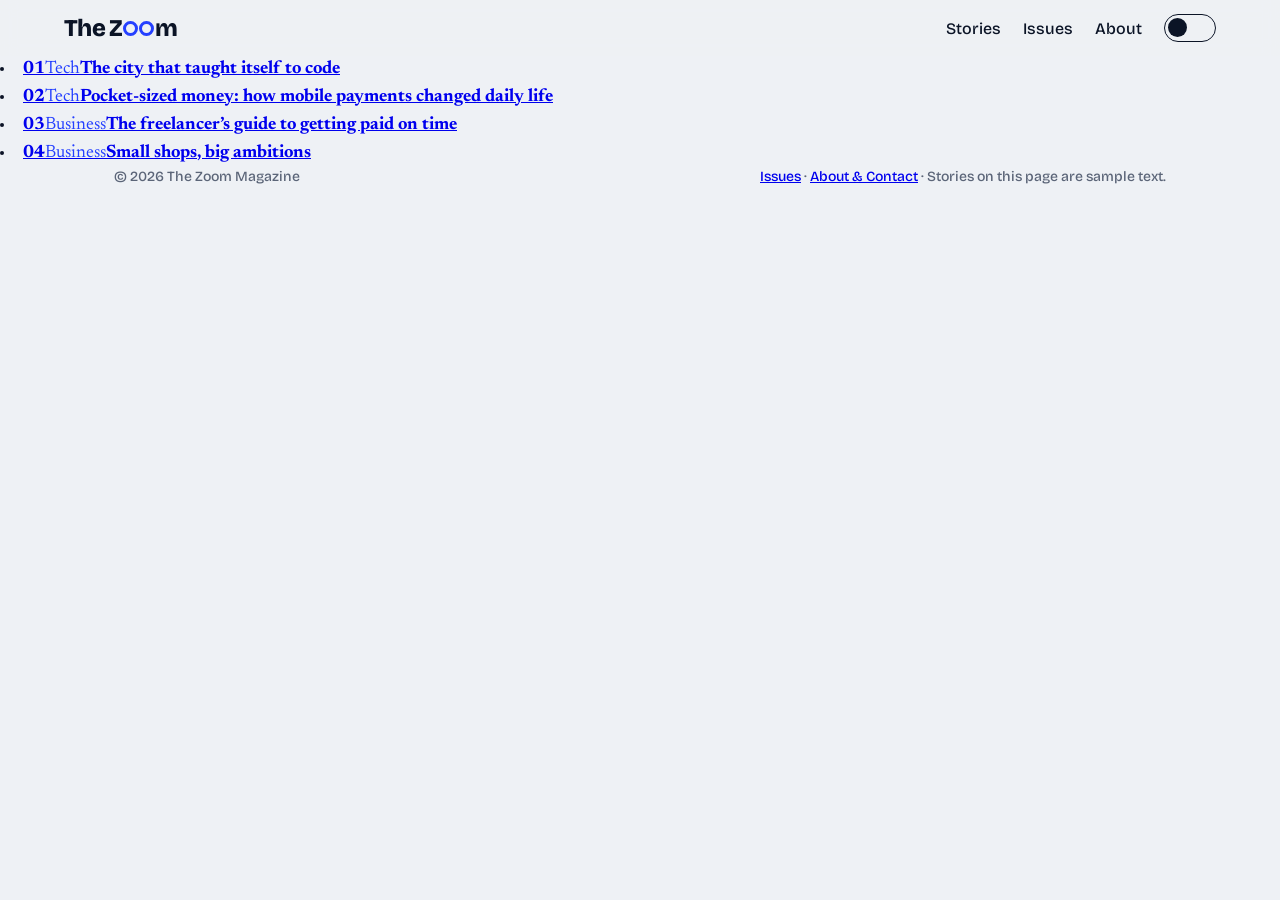
==== index.html @ d0752fb5 "Add files via upload" ====
<!DOCTYPE html>
<html lang="en">
<head>
<meta charset="utf-8">
<meta name="viewport" content="width=device-width, initial-scale=1">
<title>The Zoom Magazine</title>
<meta name="description" content="Close-ups on tech, business, culture and sport.">
<meta name="theme-color" content="#2540ff">
<script src="theme.js"></script>
<link rel="preconnect" href="https://fonts.googleapis.com">
<link rel="preconnect" href="https://fonts.gstatic.com" crossorigin>
<link href="https://fonts.googleapis.com/css2?family=Bricolage+Grotesque:opsz,wght@12..96,400..800&family=Newsreader:opsz,wght@6..72,400..600&display=swap" rel="stylesheet">
<link rel="stylesheet" href="style.css">
</head>
<body>
<div id="bar"></div>
<header id="head">
  <a class="logo" href="#top" aria-label="The Zoom Magazine, back to top">The Z<span class="o"></span><span class="o"></span>m</a>
  <nav><a href="#stories">Stories</a><a href="issues.html">Issues</a><a href="about.html">About</a><button class="theme" id="theme" role="switch" aria-checked="false" aria-label="Dark mode"></button></nav>
</header>

<main id="top">
  <section class="hero" id="hero" aria-label="The Zoom Magazine">
    <div class="wide">
      <h1 class="mast">The<br>Zoom</h1>
      <p class="tag">Close-ups on tech, business, culture and sport.</p>
    </div>
    <div class="lens" aria-hidden="true">
      <div class="inner">
        <div class="mast">The<br>Zoom</div>
        <p class="tag">Close-ups on tech, business, culture and sport.</p>
      </div>
    </div>
    <div class="ring" aria-hidden="true"></div>
    <p class="hint" id="hint">Move your pointer over the headline to zoom in</p>
  </section>

  <section class="wrap" id="stories">
    <h2>Latest stories</h2>
    <div class="tools">
    <div class="chips" role="group" aria-label="Filter stories by topic">
      <button class="chip" data-f="All" aria-pressed="true">All</button>
      <button class="chip" data-f="Tech" aria-pressed="false">Tech</button>
      <button class="chip" data-f="Business" aria-pressed="false">Business</button>
      <button class="chip" data-f="Culture" aria-pressed="false">Culture</button>
      <button class="chip" data-f="Sport" aria-pressed="false">Sport</button>
    </div>
    <input class="search" id="q" type="search" placeholder="Search stories (press /)" aria-label="Search stories" autocomplete="off">
    </div>
    <p class="count" id="count" aria-live="polite"></p>
    <div class="grid" id="grid"><noscript>Turn on JavaScript to read the stories.</noscript></div>
  </section>

  <section class="wrap" id="popular">
    <h2>Most read</h2>
    <ol class="top" id="top"></ol>
  </section>

  <section class="wrap teaser">
    <a class="cover" href="issues.html" aria-label="Open the latest issue"><img src="images/issue-07.jpg" alt="Cover of Issue 07: The Close-Up Issue" loading="lazy" onerror="this.remove()"></a>
    <div><span class="badge">Latest issue</span><h2>Issue 07: The Close-Up Issue</h2><p>Read it online, buy a digital copy, or order the print edition.</p><a class="btn primary" href="issues.html">See all issues</a></div>
  </section>

  <section class="join" id="newsletter">
    <div class="wrap">
      <h2>Get the close-ups in your inbox</h2>
      <p>One short email each week with the stories worth a second look.</p>
      <form id="form" novalidate>
        <input id="email" type="email" placeholder="you@example.com" aria-label="Email address" autocomplete="email">
        <button type="submit">Subscribe</button>
      </form>
      <p id="note" role="status"></p>
    </div>
  </section>
</main>

<footer class="wrap">
  <span>&copy; <span id="year">2026</span> The Zoom Magazine</span>
  <span><a href="issues.html">Issues</a> &middot; <a href="about.html">About &amp; Contact</a> &middot; Stories on this page are sample text.</span>
</footer>

<script src="config.js"></script>
<script src="stories.js"></script>
<script src="script.js"></script>
</body>
</html>
---- style.css ----
:root{color-scheme:light;--paper:#eef1f5;--ink:#0b1426;--blue:#2540ff;--sun:#ffd23f;--mute:#5b6578;--line:#d5dbe5;--head-bg:#eef1f5e8;--lens-bg:#2540ff;--lens-ink:#ffd23f;--band:#2540ff;--field:#fff;
--head:"Bricolage Grotesque","Arial Black",system-ui,sans-serif;--body:"Newsreader",Georgia,serif}
[data-theme=dark]{color-scheme:dark;--paper:#0b1220;--ink:#e8edf7;--blue:#8a9bff;--mute:#9aa6bd;--line:#26314a;--head-bg:#0b1220e8;--lens-bg:#ffd23f;--lens-ink:#0b1220;--band:#1b2870;--field:#141d33}
*{box-sizing:border-box}
html{scroll-behavior:smooth}
body{margin:0;background:var(--paper);color:var(--ink);font:400 18px/1.55 var(--body)}
:focus-visible{outline:3px solid var(--blue);outline-offset:3px}
.wrap{max-width:1180px;margin:0 auto;padding:0 5vw}
h1,h2,h3{margin:0}
h2{font:800 clamp(28px,4vw,44px)/1.05 var(--head);letter-spacing:-.02em}
#bar{position:fixed;top:0;left:0;width:100%;height:3px;background:var(--blue);transform:scaleX(0);transform-origin:left;z-index:30}
header{position:sticky;top:0;z-index:20;display:flex;justify-content:space-between;align-items:center;padding:14px 5vw;background:var(--head-bg);backdrop-filter:blur(8px);transition:transform .3s}
header.hide{transform:translateY(-100%)}
.logo{font:800 24px var(--head);letter-spacing:-.03em;color:var(--ink);text-decoration:none}
.o{display:inline-block;width:.62em;height:.62em;border:.13em solid var(--blue);border-radius:50%;margin:0 .03em}
nav{display:flex;gap:22px;align-items:center}
nav a[aria-current]{color:var(--blue)}
.theme{position:relative;width:52px;height:28px;padding:0;border:1.5px solid var(--ink);border-radius:999px;background:transparent;cursor:pointer}
.theme::after{content:"";position:absolute;top:3px;left:3px;width:19px;height:19px;border-radius:50%;background:var(--ink);transition:transform .25s,background .25s}
.theme[aria-checked=true]::after{transform:translateX(24px);background:var(--sun)}
nav a{font:500 16px var(--head);color:var(--ink);text-decoration:none}
nav a:hover{color:var(--blue)}
section{scroll-margin-top:60px}

.hero{position:relative;height:min(84vh,700px);overflow:hidden;cursor:crosshair;touch-action:pan-y;--x:70%;--y:50%;--r:0px}
.wide,.lens .inner{position:absolute;inset:0;display:flex;flex-direction:column;justify-content:center;padding:0 5vw}
.mast{font:800 clamp(80px,19vw,260px)/.82 var(--head);letter-spacing:-.045em}
.tag{font:500 clamp(18px,2.4vw,28px)/1.25 var(--head);margin:22px 0 0;max-width:22ch}
.lens{position:absolute;inset:0;background:var(--lens-bg);color:var(--lens-ink);clip-path:circle(var(--r) at var(--x) var(--y));pointer-events:none}
.lens .inner{transform:scale(1.7);transform-origin:var(--x) var(--y)}
.ring{position:absolute;left:var(--x);top:var(--y);width:calc(var(--r)*2);height:calc(var(--r)*2);transform:translate(-50%,-50%);border:3px solid var(--sun);border-radius:50%;box-shadow:0 0 0 2px var(--blue);pointer-events:none}
.hint{position:absolute;left:5vw;bottom:22px;margin:0;font:500 14px var(--head);color:var(--mute);transition:opacity .4s}
.hint.gone{opacity:0}

#stories{padding-top:56px}
.tools{display:flex;flex-wrap:wrap;gap:14px;justify-content:space-between;align-items:center;margin:22px 0 10px}
.chips{display:flex;flex-wrap:wrap;gap:10px}
.search{flex:0 1 280px;font:500 16px var(--head);padding:10px 18px;border:1.5px solid var(--ink);background:transparent}
.search::placeholder{color:var(--mute)}
.count{margin:0 0 22px;font:500 14px var(--head);color:var(--mute)}
.empty{grid-column:1/-1;color:var(--mute)}
.chip{font:600 15px var(--head);padding:8px 18px;border-radius:999px;border:1.5px solid var(--ink);background:transparent;color:var(--ink);cursor:pointer;transition:background .2s,color .2s}
.chip:hover{background:var(--line)}
.chip[aria-pressed=true]{background:var(--ink);color:var(--paper)}
.grid{display:grid;grid-template-columns:repeat(auto-fill,minmax(270px,1fr));gap:34px 24px;transition:opacity .18s,transform .18s}
.grid.swap{opacity:0;transform:translateY(8px)}
.feat{grid-column:span 2}
.card{position:relative}
.card:focus-within{outline:3px solid var(--blue);outline-offset:6px;border-radius:6px}
.art{position:relative;overflow:hidden;border-radius:6px;aspect-ratio:4/3;background:var(--b)}
.feat .art{aspect-ratio:16/9}
.art i{display:block;width:100%;height:100%;transition:transform .6s cubic-bezier(.2,.7,.2,1);
background:radial-gradient(circle at 72% 62%,transparent 0 20%,#ffffff66 20% 22%,transparent 23%),radial-gradient(circle at 28% 32%,var(--c) 0 14%,transparent 15%),linear-gradient(135deg,var(--a),var(--b))}
.art img{position:absolute;inset:0;width:100%;height:100%;object-fit:cover;transition:transform .6s cubic-bezier(.2,.7,.2,1)}
.card:hover .art i,.card:focus-within .art i,.card:hover .art img,.card:focus-within .art img{transform:scale(1.15)}
.meta{display:flex;gap:12px;font:600 13px var(--head);color:var(--mute);margin:14px 0 6px}
.cat{color:var(--blue)}
h3{font:700 clamp(20px,2.2vw,26px)/1.12 var(--head);letter-spacing:-.01em;margin-bottom:8px}
.feat h3{font-size:clamp(26px,3.2vw,38px)}
h3 a{color:inherit;text-decoration:none}
h3 a::after{content:"";position:absolute;inset:0}
.card p{margin:0;color:var(--mute);font-size:17px}

.join{background:var(--band);color:#fff;padding:64px 0;margin-top:90px}
.join h2{color:var(--sun)}
.join p{margin:12px 0 0;max-width:44ch}
.join :focus-visible{outline-color:var(--sun)}
form{display:flex;flex-wrap:wrap;gap:10px;margin-top:22px;max-width:560px}
input{flex:1 1 240px;font:500 17px var(--head);padding:14px 20px;border:0;border-radius:999px;background:var(--field);color:var(--ink)}
.join input{background:#fff;color:#0b1426}
form button{font:700 17px var(--head);padding:14px 28px;border:0;border-radius:999px;background:var(--sun);color:#0b1426;cursor:pointer}
form button:hover{background:#fff}
#note{min-height:1.6em;font:500 16px var(--head)}
footer{display:flex;flex-wrap:wrap;justify-content:space-between;gap:8px;padding-top:28px;padding-bottom:36px;font:500 14px var(--head);color:var(--mute)}

dialog{width:min(720px,92vw);max-height:88vh;padding:0;border:0;border-radius:12px;background:var(--paper);color:var(--ink);overflow:auto}
dialog::backdrop{background:#0b1426cc;backdrop-filter:blur(3px)}
dialog[open]{animation:pop .28s cubic-bezier(.2,.8,.2,1)}
@keyframes pop{from{opacity:0;transform:scale(.94)}}
.xbar{position:sticky;top:0;height:0;display:flex;justify-content:flex-end;z-index:2}
.x{margin:12px;font:700 14px var(--head);padding:8px 16px;border:0;border-radius:999px;background:var(--paper);color:var(--ink);cursor:pointer}
.rd-art{aspect-ratio:21/9;border-radius:0}
.rd-body{padding:6px 5vw 36px;max-width:620px;margin:0 auto}
.rd-body h2{margin-bottom:16px}
.rd-body p{margin:0 0 1em}

.page{max-width:820px;padding-top:48px;padding-bottom:40px}
.page h1{font:800 clamp(44px,9vw,96px)/.9 var(--head);letter-spacing:-.04em;margin-bottom:26px}
.lead{font:500 clamp(20px,2.6vw,28px)/1.3 var(--head);margin:0 0 20px}
.topics{display:grid;grid-template-columns:repeat(auto-fit,minmax(170px,1fr));gap:18px;margin:30px 0;padding:0;list-style:none}
.topics li{border-top:3px solid var(--blue);padding-top:10px;color:var(--mute);font-size:16px}
.topics strong{display:block;font:700 19px var(--head);color:var(--ink)}
.contact{margin-top:60px}
.cform{display:block;max-width:none}
.field{display:grid;gap:6px;margin-bottom:16px}
label{font:600 15px var(--head)}
.field input,.field select,.field textarea{width:100%;font:500 17px var(--head);padding:12px 16px;border:1.5px solid var(--line);border-radius:10px;background:var(--field);color:var(--ink)}
.field textarea{min-height:140px;resize:vertical}
.cform button{background:var(--ink);color:var(--paper)}
.cform button:hover{background:var(--blue);color:#fff}
[hidden]{display:none!important}
.btn{display:inline-block;font:700 16px var(--head);padding:12px 24px;border:1.5px solid var(--ink);border-radius:999px;background:transparent;color:var(--ink);text-decoration:none;cursor:pointer;transition:background .2s,color .2s}
.btn:hover{background:var(--line)}
.btn.primary{background:var(--ink);color:var(--paper)}
.btn.primary:hover{background:var(--blue);border-color:var(--blue);color:#fff}
.badge{display:inline-block;font:700 13px var(--head);background:var(--sun);color:#0b1426;padding:4px 12px;border-radius:999px}
.cover{position:relative;display:block;overflow:hidden;border-radius:6px;aspect-ratio:3/4;background:var(--line);box-shadow:0 18px 40px -22px #000a}
.cover img{display:block;width:100%;height:100%;object-fit:cover;transition:transform .6s cubic-bezier(.2,.7,.2,1)}
.cover:hover img{transform:scale(1.06)}
.imeta{margin:0;font:600 14px var(--head);color:var(--mute)}
.latest{display:grid;grid-template-columns:minmax(220px,360px) 1fr;gap:clamp(24px,5vw,64px);align-items:center;padding-top:48px}
.latest h1{font:800 clamp(38px,6vw,72px)/.95 var(--head);letter-spacing:-.035em;margin:14px 0}
.latest p{margin:0 0 12px}
.opts{list-style:none;padding:0;margin:24px 0 0;max-width:520px}
.opt{display:flex;align-items:center;justify-content:space-between;gap:12px;flex-wrap:wrap;padding:14px 0;border-top:1px solid var(--line)}
.opt b{display:block;font:700 18px var(--head)}
.opt span{font:500 15px var(--head);color:var(--mute)}
.next{margin-top:18px;font:500 15px var(--head);color:var(--mute)}
#archive{padding-top:72px}
.shelf{display:grid;grid-template-columns:repeat(auto-fill,minmax(210px,1fr));gap:36px 24px;margin-top:26px}
.issue h3{font:700 20px var(--head);margin:14px 0 2px}
.issue .imeta{margin-bottom:12px}
.mini{display:flex;flex-wrap:wrap;gap:8px}
.mini .btn{padding:7px 14px;font-size:14px}
.teaser{display:grid;grid-template-columns:150px 1fr;gap:28px;align-items:center;margin-top:80px}
.teaser h2{margin:10px 0}
.teaser p{margin:0 0 16px;color:var(--mute)}
.cform button{margin-right:8px}
.cform .alt{background:transparent;color:var(--ink);border:1.5px solid var(--ink)}
#order{width:min(520px,94vw)}
#order form{margin:0;padding:28px}
#order h2{font-size:30px;margin-bottom:6px}
#order .imeta{margin-bottom:20px}
#viewer{width:min(960px,96vw);height:90vh;overflow:hidden}
.vbar{display:flex;justify-content:space-between;align-items:center;gap:10px;padding:10px 14px;font:700 16px var(--head)}
.vbar span:last-child{display:flex;gap:8px}
.vbar .btn{padding:6px 14px;font-size:14px}
#viewer iframe{display:block;width:100%;height:calc(100% - 56px);border:0;background:#fff}
@media (max-width:700px){.latest{grid-template-columns:1fr}.latest .cover{max-width:300px}.teaser{grid-template-columns:100px 1fr}}
.top{list-style:none;margin:22px 0 0;padding:0;display:grid;grid-template-columns:repeat(auto-fit,minmax(220px,1fr));gap:22px}
.top a{display:block;color:inherit;text-decoration:none;border-top:3px solid var(--ink);padding-top:12px}
.top b{display:block;font:800 44px/1 var(--head);letter-spacing:-.03em;color:var(--blue)}
.top .cat{font:600 13px var(--head)}
.top strong{display:block;margin-top:4px;font:700 19px/1.2 var(--head)}
.top a:hover strong{color:var(--blue)}
#popular{padding-top:72px}
.article{max-width:760px;padding-top:36px}
.back{font:600 15px var(--head);color:var(--mute);text-decoration:none}
.back:hover{color:var(--blue)}
.article h1{font:800 clamp(34px,6vw,60px)/1 var(--head);letter-spacing:-.03em;margin:6px 0 14px}
.dek{font:500 clamp(19px,2.4vw,24px)/1.35 var(--head);color:var(--mute);margin:0 0 14px}
.byline{margin:0 0 26px;font:600 14px var(--head);color:var(--mute)}
.art.wideimg{aspect-ratio:16/9;margin-bottom:34px}
.prose{font-size:20px;line-height:1.7}
.prose p{margin:0 0 1.2em}
.prose h2{font:800 28px/1.15 var(--head);letter-spacing:-.01em;margin:1.6em 0 .6em}
.prose blockquote{margin:1.6em 0;padding-left:20px;border-left:4px solid var(--blue);font:600 24px/1.3 var(--head)}
.prose a{color:var(--blue)}
.share{display:flex;flex-wrap:wrap;align-items:center;gap:10px;margin:36px 0 8px;padding:20px 0;border-top:1px solid var(--line);border-bottom:1px solid var(--line)}
.share span{margin-right:6px;font:700 15px var(--head)}
.share .btn{padding:8px 18px;font-size:15px}
.more{padding-top:48px}
.more .grid{margin-top:22px}
.pop{position:fixed;right:20px;bottom:20px;z-index:40;width:min(380px,calc(100vw - 32px));padding:22px;background:var(--paper);color:var(--ink);border:1.5px solid var(--ink);border-radius:14px;box-shadow:0 22px 50px -20px #000a;opacity:0;transform:translateY(30px);transition:transform .35s cubic-bezier(.2,.8,.2,1),opacity .35s}
.pop.show{opacity:1;transform:none}
.pop h2{font:800 22px/1.1 var(--head);margin:0 30px 8px 0}
.pop p{margin:0 0 12px;font-size:16px;color:var(--mute)}
.pop form{margin:0;gap:8px;max-width:none}
.pop input{flex:1 1 150px;padding:11px 16px;border:1.5px solid var(--line)}
.pop form button{padding:11px 20px;font-size:16px}
.pop #pnote{min-height:0;margin:10px 0 0;font:500 14px var(--head)}
.pclose{position:absolute;top:10px;right:12px;width:32px;height:32px;padding:0;border:0;border-radius:50%;background:transparent;color:var(--ink);font:400 26px/1 var(--head);cursor:pointer}
.pclose:hover{background:var(--line)}
@media (max-width:640px){.feat{grid-column:auto}nav{gap:14px}}
@media (prefers-reduced-motion:reduce){html{scroll-behavior:auto}*{transition:none!important;animation:none!important}}
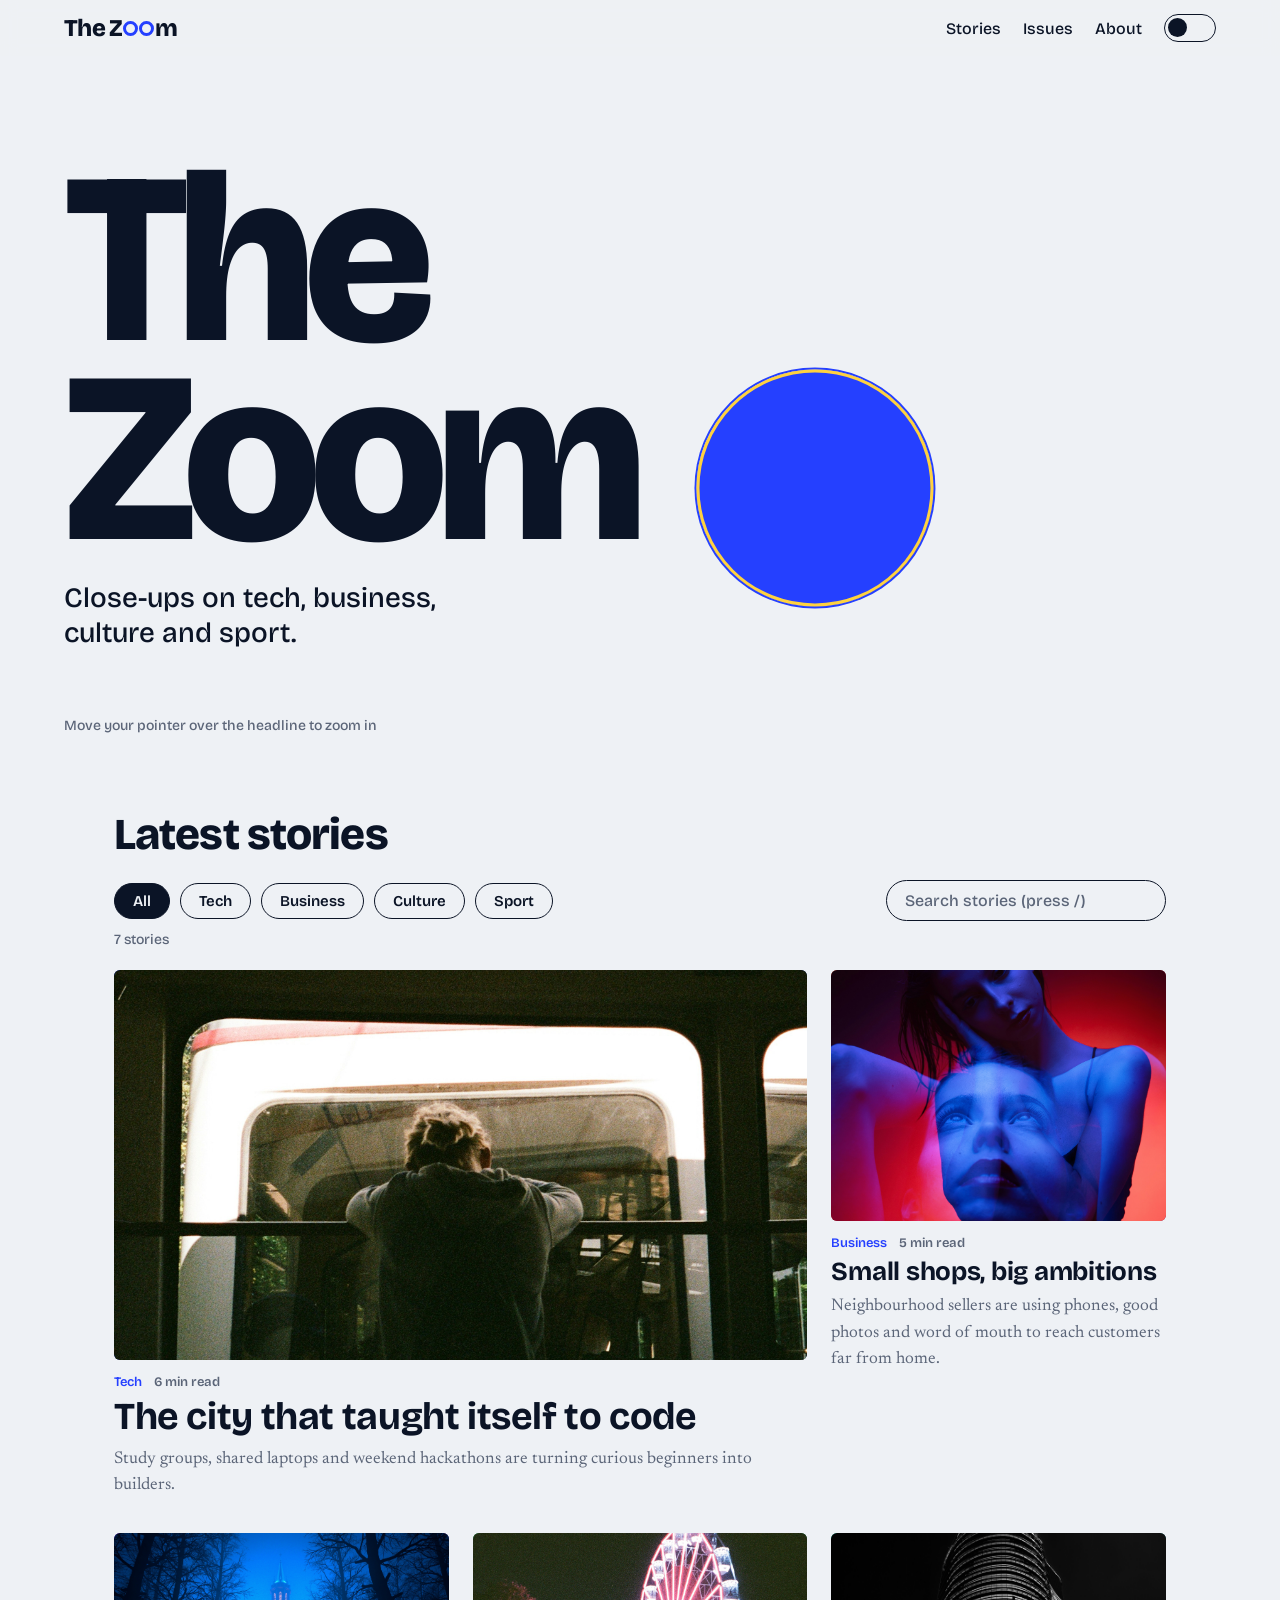
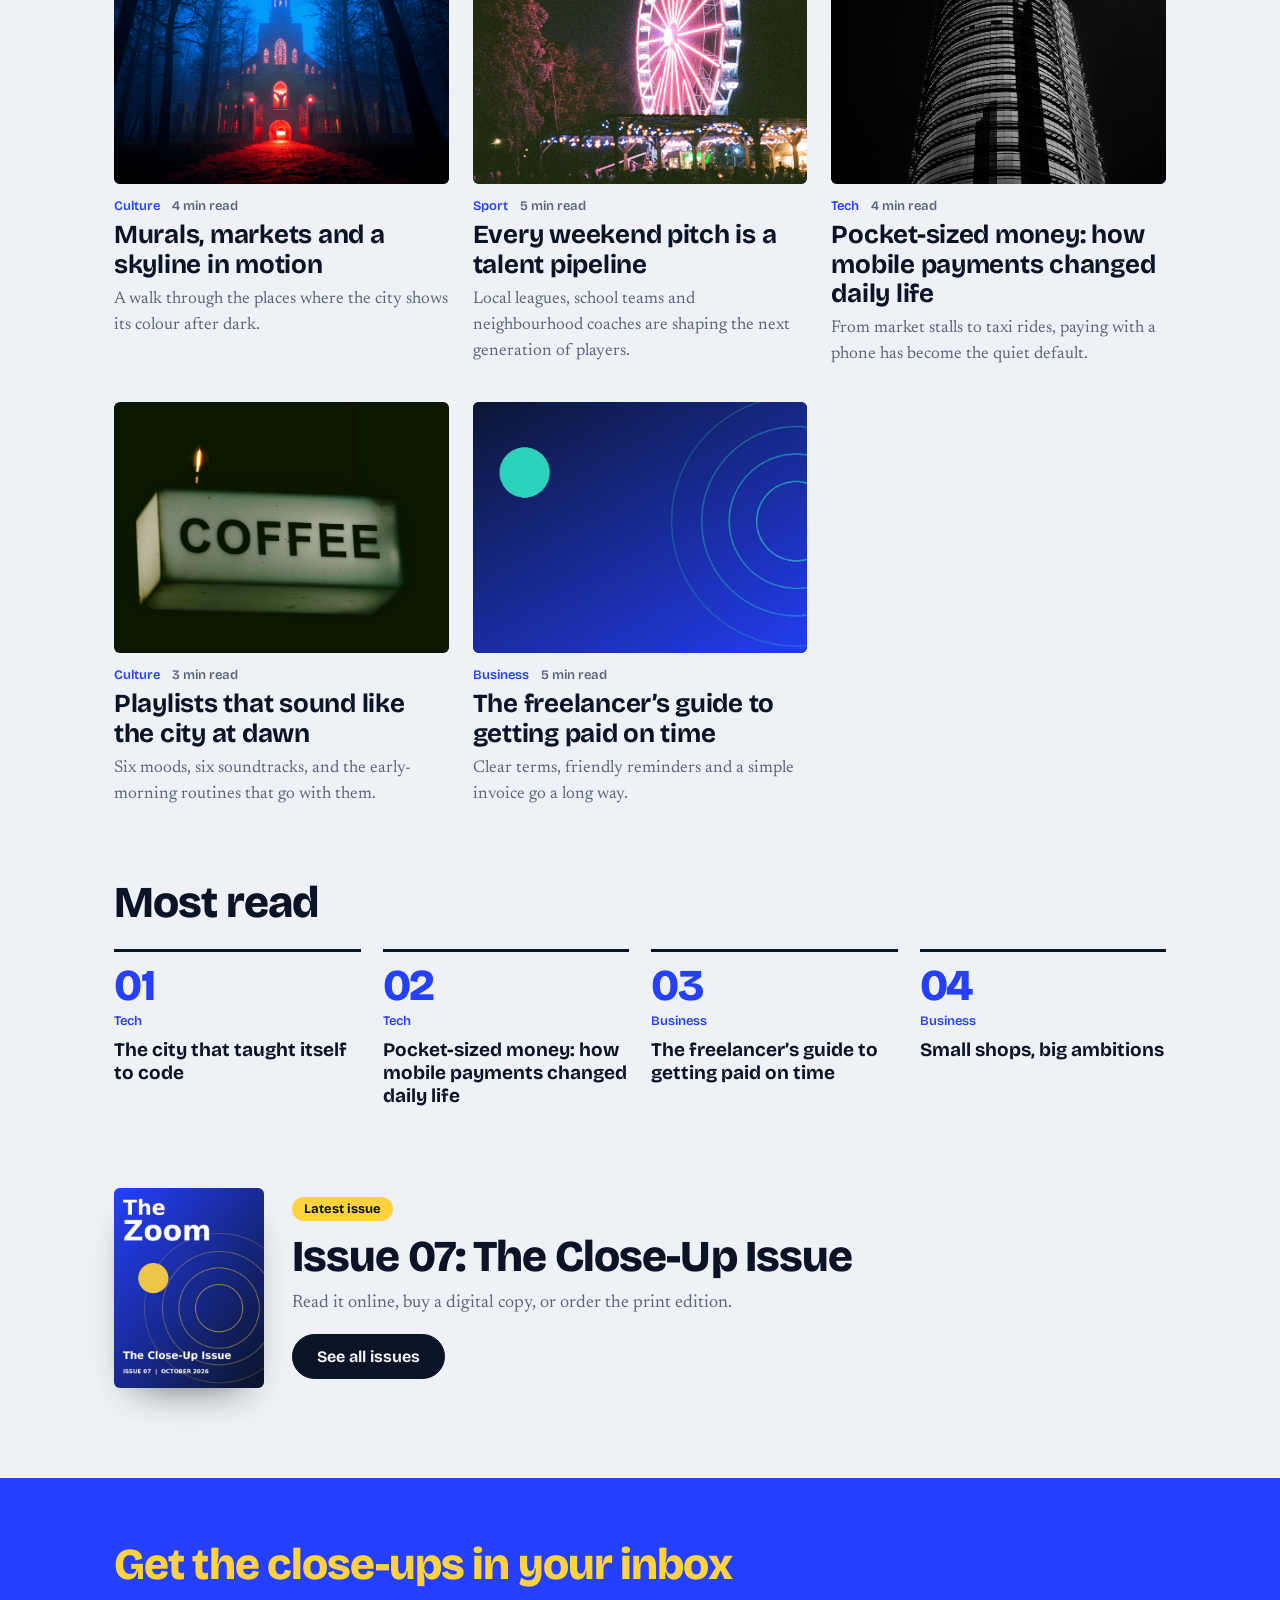
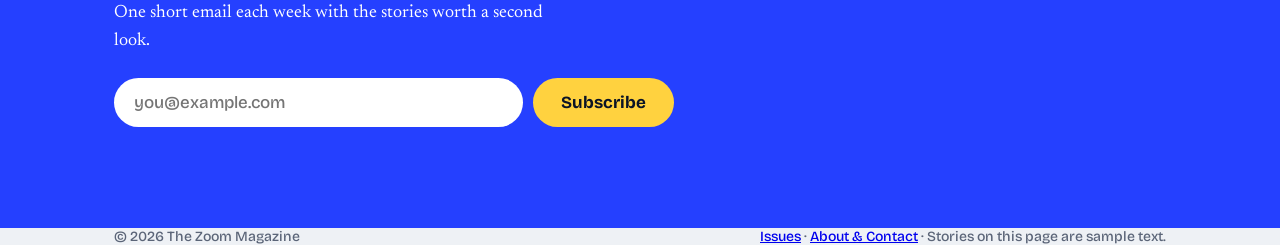
==== commit c3523b2a: "Add files via upload" ====
--- a/index.html
+++ b/index.html
@@ -53,7 +53,7 @@
 
   <section class="wrap" id="popular">
     <h2>Most read</h2>
-    <ol class="top" id="top"></ol>
+    <ol class="top" id="mostread"></ol>
   </section>
 
   <section class="wrap teaser">
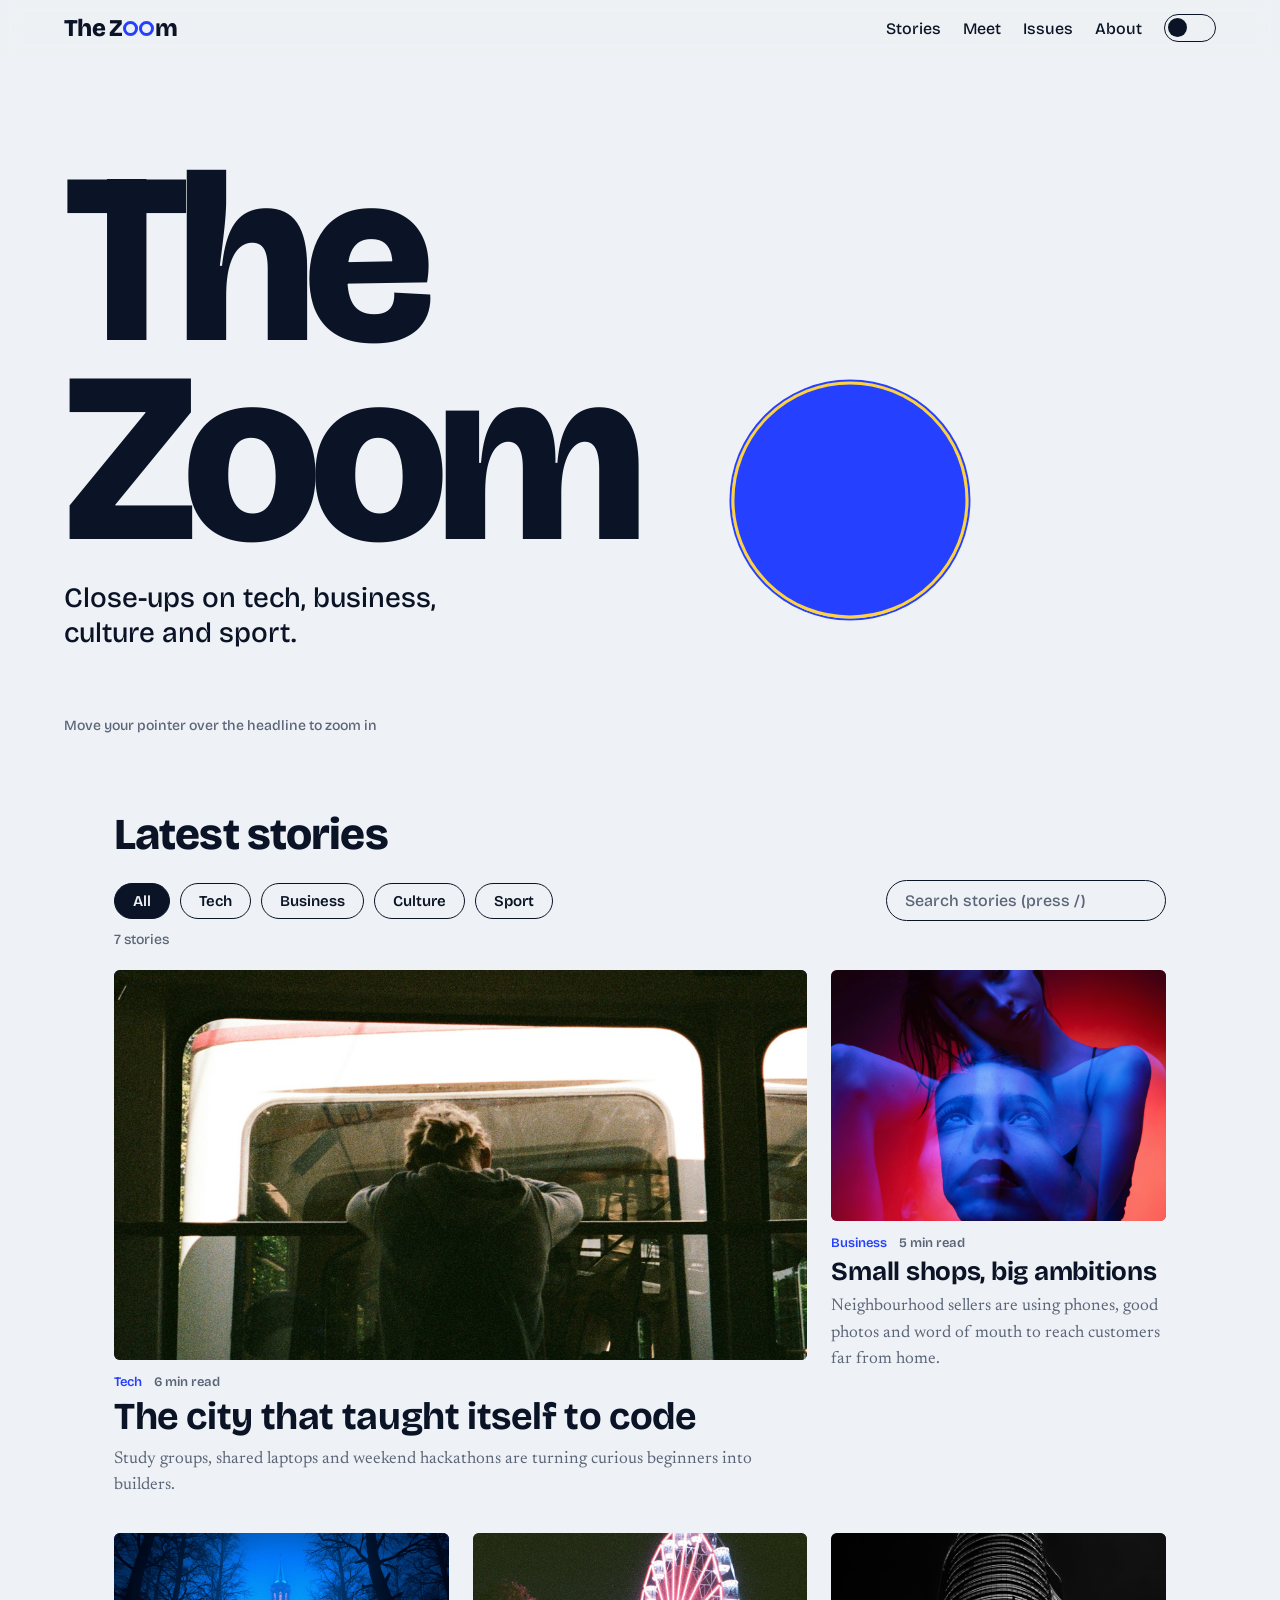
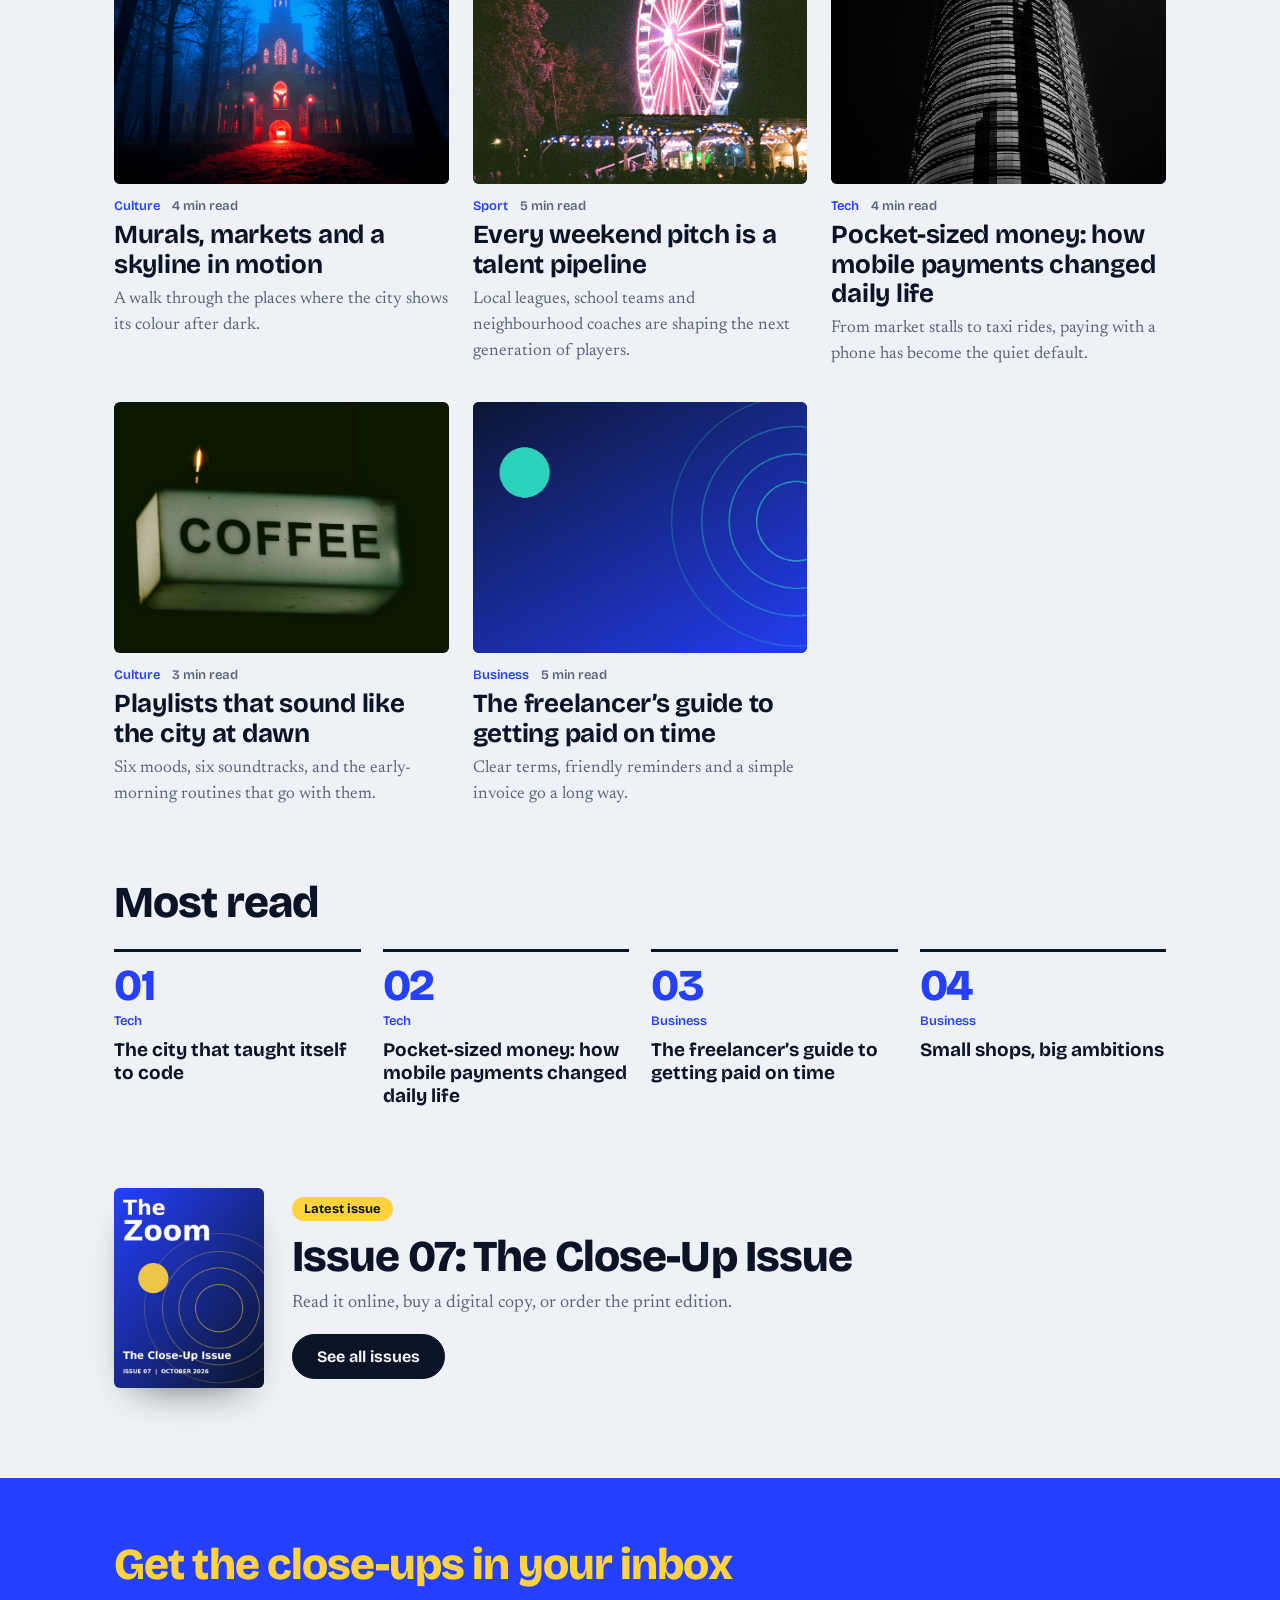
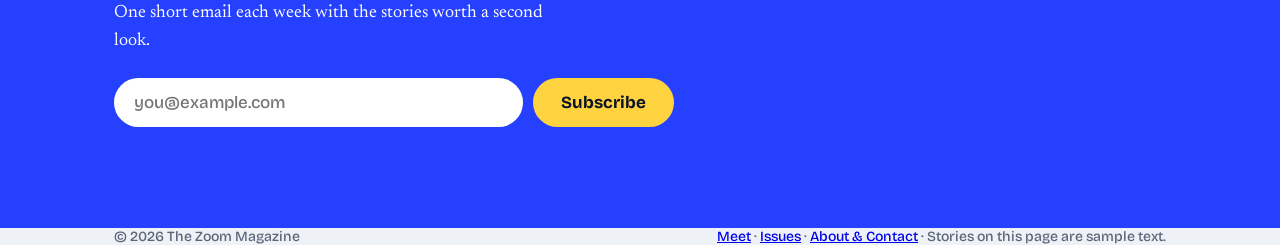
==== commit 5d70ca10: "Add files via upload" ====
--- a/index.html
+++ b/index.html
@@ -16,7 +16,7 @@
 <div id="bar"></div>
 <header id="head">
   <a class="logo" href="#top" aria-label="The Zoom Magazine, back to top">The Z<span class="o"></span><span class="o"></span>m</a>
-  <nav><a href="#stories">Stories</a><a href="issues.html">Issues</a><a href="about.html">About</a><button class="theme" id="theme" role="switch" aria-checked="false" aria-label="Dark mode"></button></nav>
+  <nav><a href="#stories">Stories</a><a href="meet.html">Meet</a><a href="issues.html">Issues</a><a href="about.html">About</a><button class="theme" id="theme" role="switch" aria-checked="false" aria-label="Dark mode"></button></nav>
 </header>
 
 <main id="top">
@@ -76,7 +76,7 @@
 
 <footer class="wrap">
   <span>&copy; <span id="year">2026</span> The Zoom Magazine</span>
-  <span><a href="issues.html">Issues</a> &middot; <a href="about.html">About &amp; Contact</a> &middot; Stories on this page are sample text.</span>
+  <span><a href="meet.html">Meet</a> &middot; <a href="issues.html">Issues</a> &middot; <a href="about.html">About &amp; Contact</a> &middot; Stories on this page are sample text.</span>
 </footer>
 
 <script src="config.js"></script>
--- a/style.css
+++ b/style.css
@@ -173,3 +173,23 @@
 .pclose:hover{background:var(--line)}
 @media (max-width:640px){.feat{grid-column:auto}nav{gap:14px}}
 @media (prefers-reduced-motion:reduce){html{scroll-behavior:auto}*{transition:none!important;animation:none!important}}
+
+.meet-hero{padding-top:56px}
+.meet-hero h1{font:800 clamp(72px,16vw,190px)/.85 var(--head);letter-spacing:-.045em}
+.meet-hero .lead{max-width:30ch;margin-top:22px}
+.people{display:grid;grid-template-columns:repeat(auto-fit,minmax(300px,1fr));gap:64px 40px;margin-top:44px}
+.person{position:relative;display:grid;gap:10px;align-content:start;justify-items:start}
+.person:focus-within{outline:3px solid var(--blue);outline-offset:8px;border-radius:12px}
+.portrait{width:min(100%,280px);aspect-ratio:1;border-radius:50%;border:3px solid var(--sun);box-shadow:0 0 0 4px var(--blue);margin:4px 4px 12px}
+.person:hover .portrait i,.person:hover .portrait img,.person:focus-within .portrait i,.person:focus-within .portrait img{transform:scale(1.12)}
+.role{font:700 13px var(--head);letter-spacing:.06em;text-transform:uppercase;color:var(--blue)}
+.person h2{font:800 clamp(32px,4vw,46px)/1 var(--head);letter-spacing:-.025em}
+.person h2 a{color:inherit;text-decoration:none}
+.person h2 a::after{content:"";position:absolute;inset:0}
+.person p{margin:0;font-size:18px;color:var(--mute);max-width:34ch}
+.by{font:600 14px var(--head);color:var(--mute)}
+.go{font:700 15px var(--head)}
+.person:hover .go{color:var(--blue)}
+.contribute{margin-top:90px;padding:36px clamp(20px,4vw,44px);border:1.5px solid var(--ink);border-radius:14px;max-width:calc(1180px - 10vw)}
+.contribute p{max-width:50ch;margin:12px 0 20px}
+@media (max-width:640px){nav{gap:10px}nav a{font-size:14px}.logo{font-size:21px}.theme{width:46px}.theme[aria-checked=true]::after{transform:translateX(18px)}}
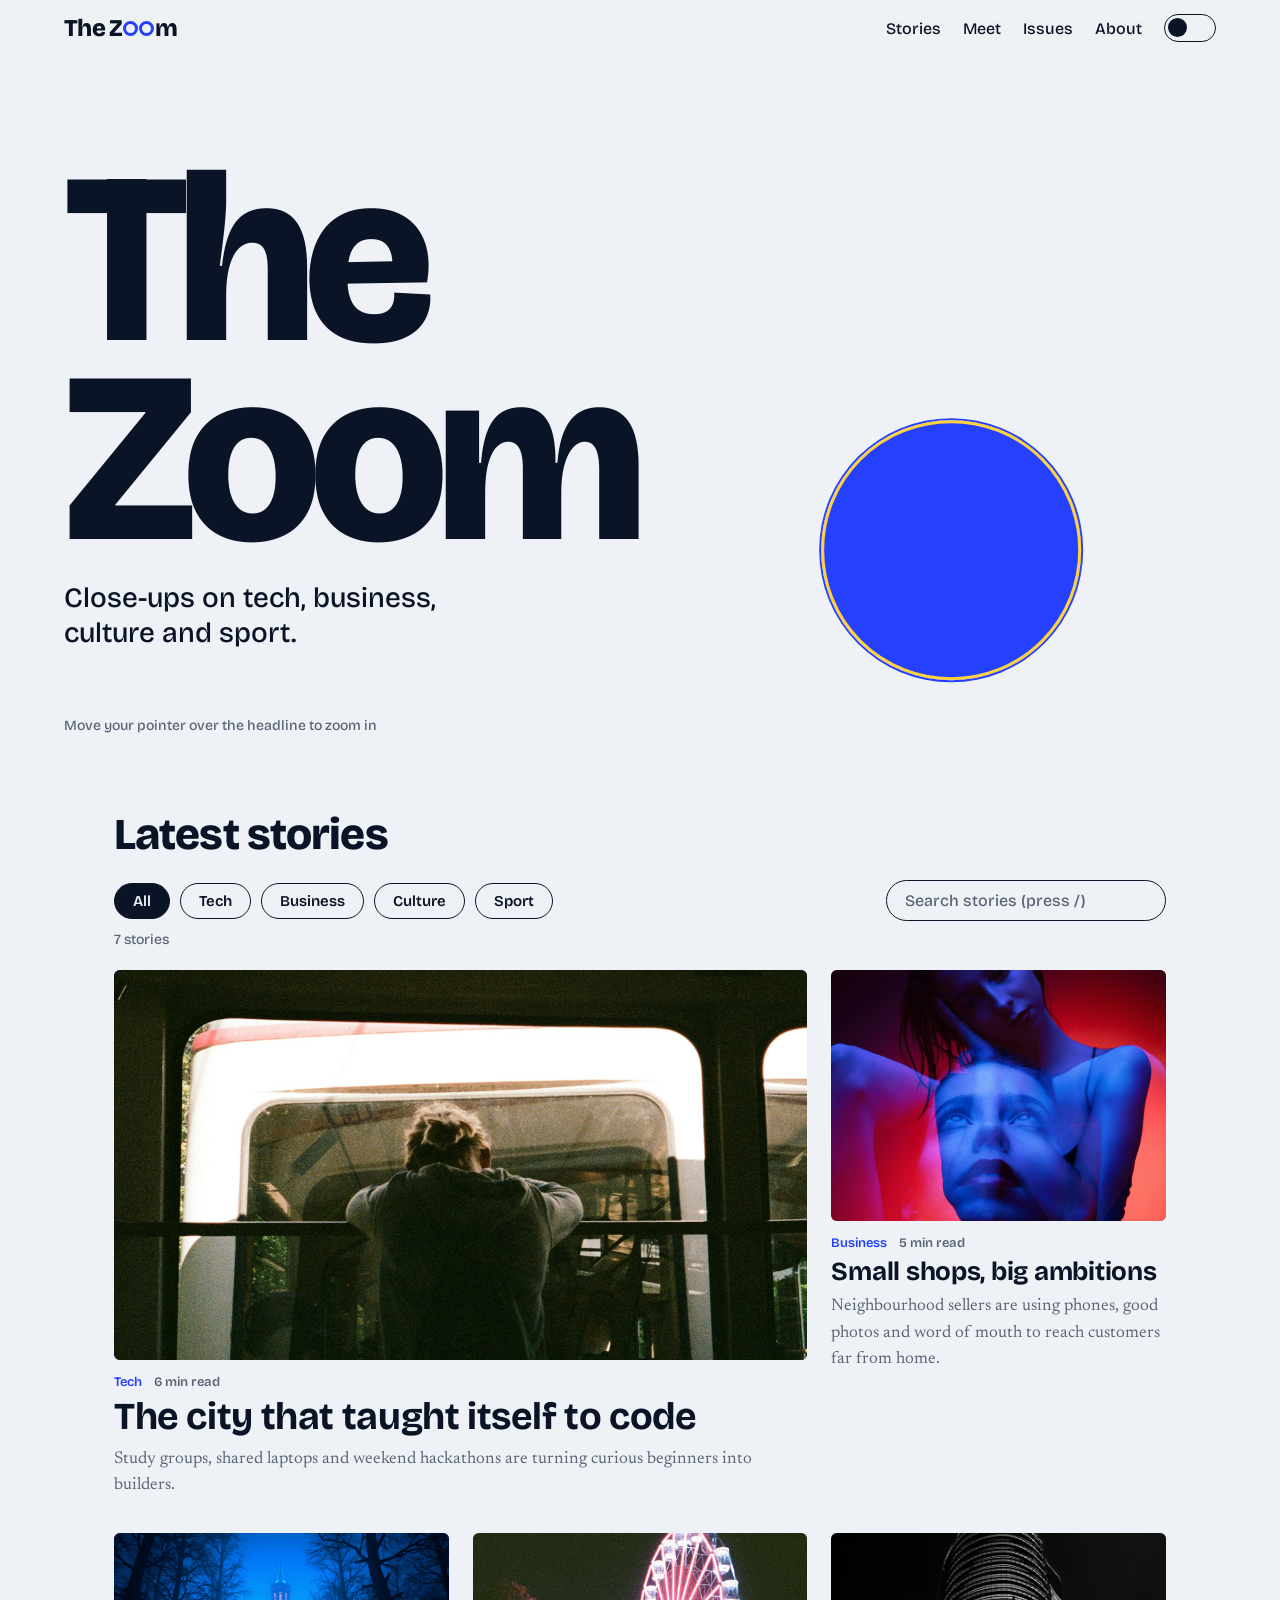
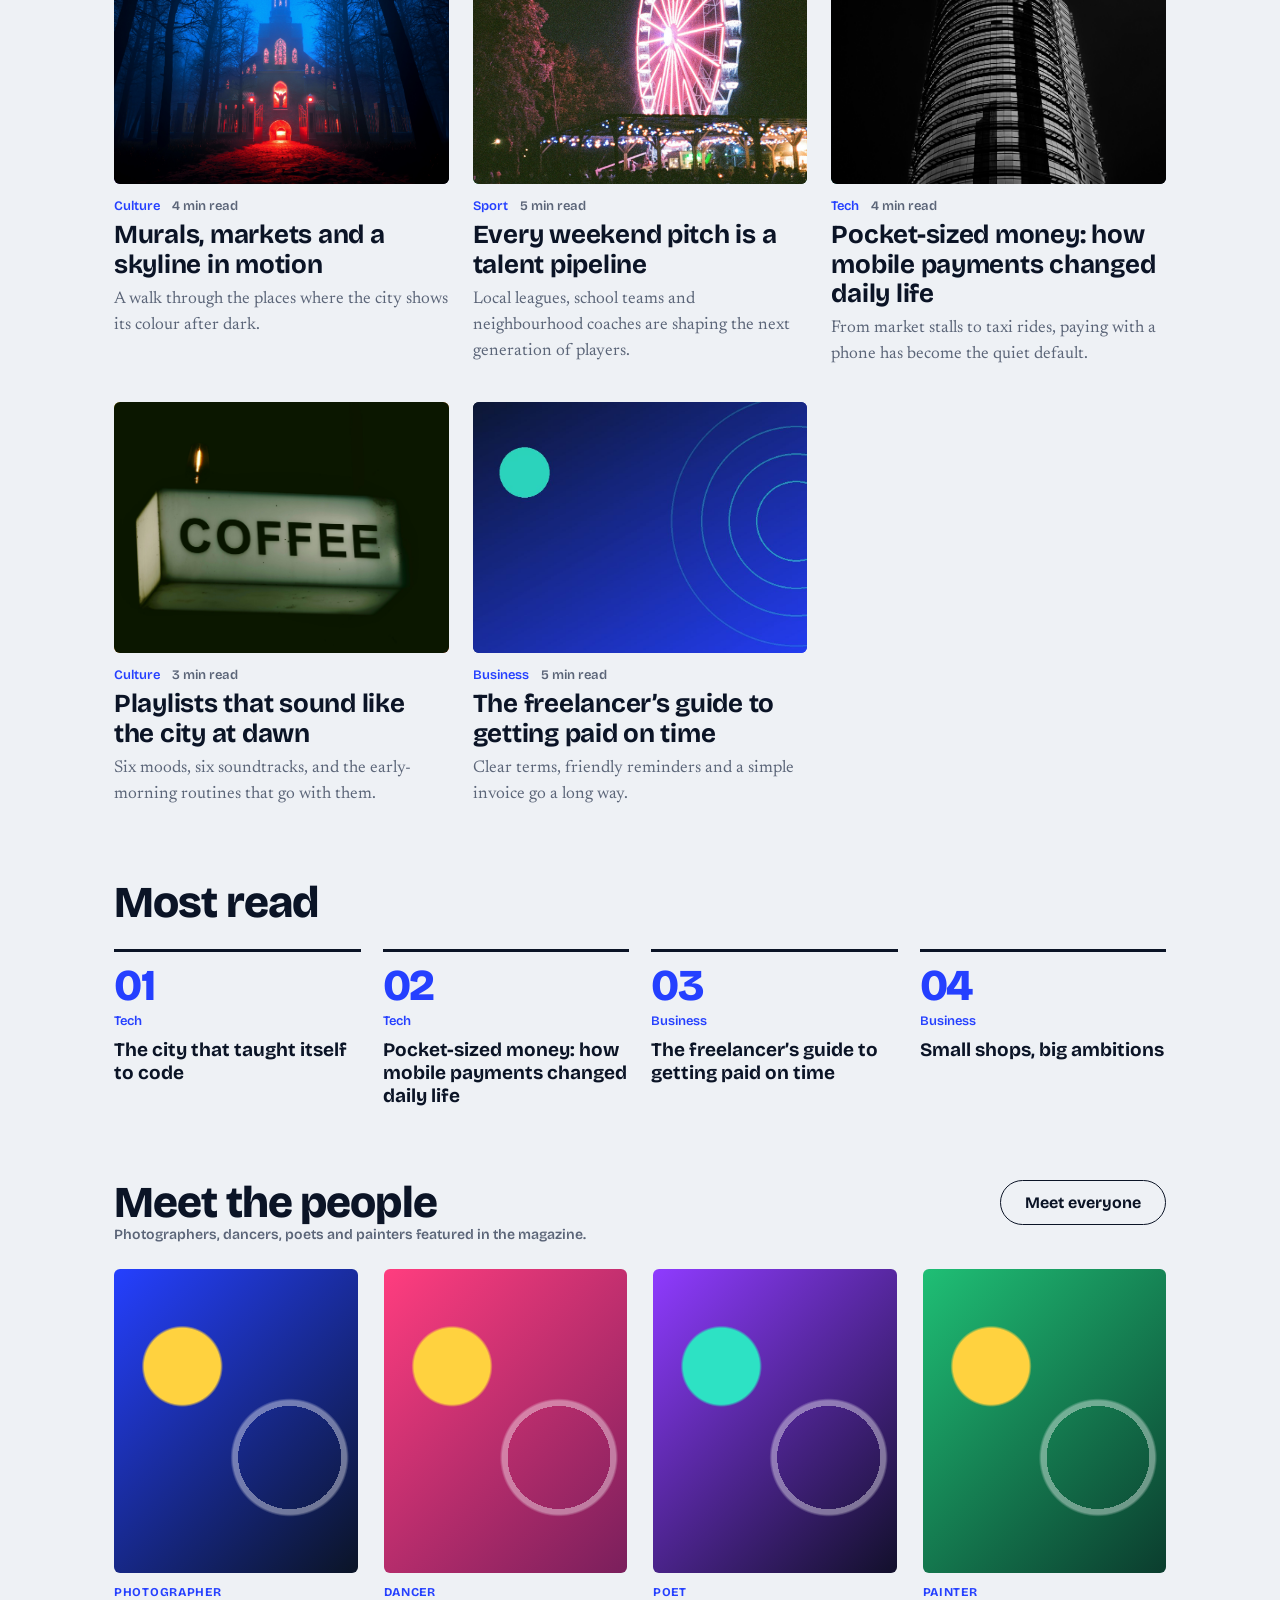
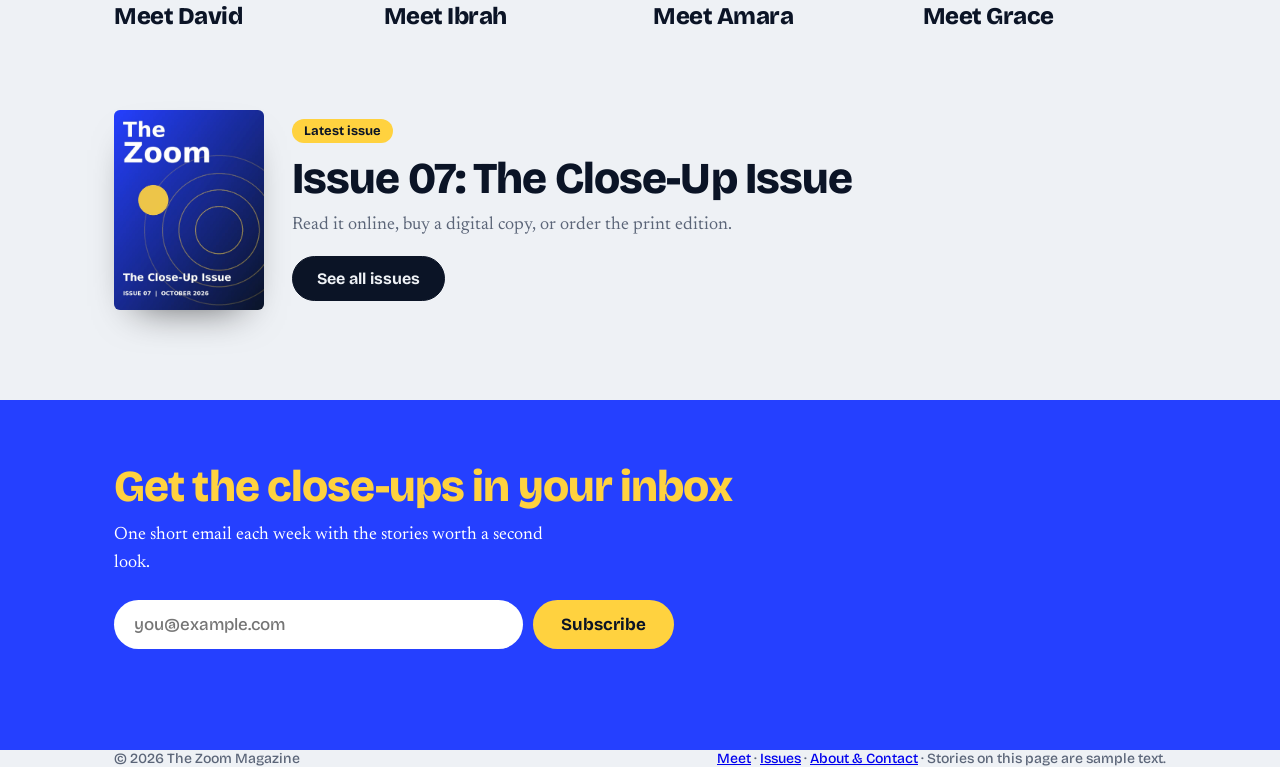
==== commit 24afccde: "Add files via upload" ====
--- a/index.html
+++ b/index.html
@@ -56,6 +56,12 @@
     <ol class="top" id="mostread"></ol>
   </section>
 
+  <section class="wrap" id="meetteaser">
+    <div class="shead"><h2>Meet the people</h2><a class="btn" href="meet.html">Meet everyone</a></div>
+    <p class="imeta">Photographers, dancers, poets and painters featured in the magazine.</p>
+    <div class="meet-row" id="meetrow"></div>
+  </section>
+
   <section class="wrap teaser">
     <a class="cover" href="issues.html" aria-label="Open the latest issue"><img src="images/issue-07.jpg" alt="Cover of Issue 07: The Close-Up Issue" loading="lazy" onerror="this.remove()"></a>
     <div><span class="badge">Latest issue</span><h2>Issue 07: The Close-Up Issue</h2><p>Read it online, buy a digital copy, or order the print edition.</p><a class="btn primary" href="issues.html">See all issues</a></div>
@@ -81,6 +87,7 @@
 
 <script src="config.js"></script>
 <script src="stories.js"></script>
+<script src="meet.js"></script>
 <script src="script.js"></script>
 </body>
 </html>
--- a/style.css
+++ b/style.css
@@ -193,3 +193,14 @@
 .contribute{margin-top:90px;padding:36px clamp(20px,4vw,44px);border:1.5px solid var(--ink);border-radius:14px;max-width:calc(1180px - 10vw)}
 .contribute p{max-width:50ch;margin:12px 0 20px}
 @media (max-width:640px){nav{gap:10px}nav a{font-size:14px}.logo{font-size:21px}.theme{width:46px}.theme[aria-checked=true]::after{transform:translateX(18px)}}
+
+#meetteaser{padding-top:72px}
+.shead{display:flex;flex-wrap:wrap;justify-content:space-between;align-items:center;gap:12px}
+.meet-row{display:grid;grid-template-columns:repeat(auto-fit,minmax(200px,1fr));gap:26px;margin-top:26px}
+.mp{display:grid;align-content:start;gap:4px;color:inherit;text-decoration:none}
+.mp:focus-visible{outline:3px solid var(--blue);outline-offset:6px;border-radius:6px}
+.tile{aspect-ratio:4/5;margin-bottom:8px}
+.mp:hover .tile i,.mp:hover .tile img{transform:scale(1.08)}
+.mp span{font:700 12px var(--head);letter-spacing:.06em;text-transform:uppercase;color:var(--blue)}
+.mp strong{font:800 24px/1.1 var(--head);letter-spacing:-.02em}
+.mp:hover strong{color:var(--blue)}
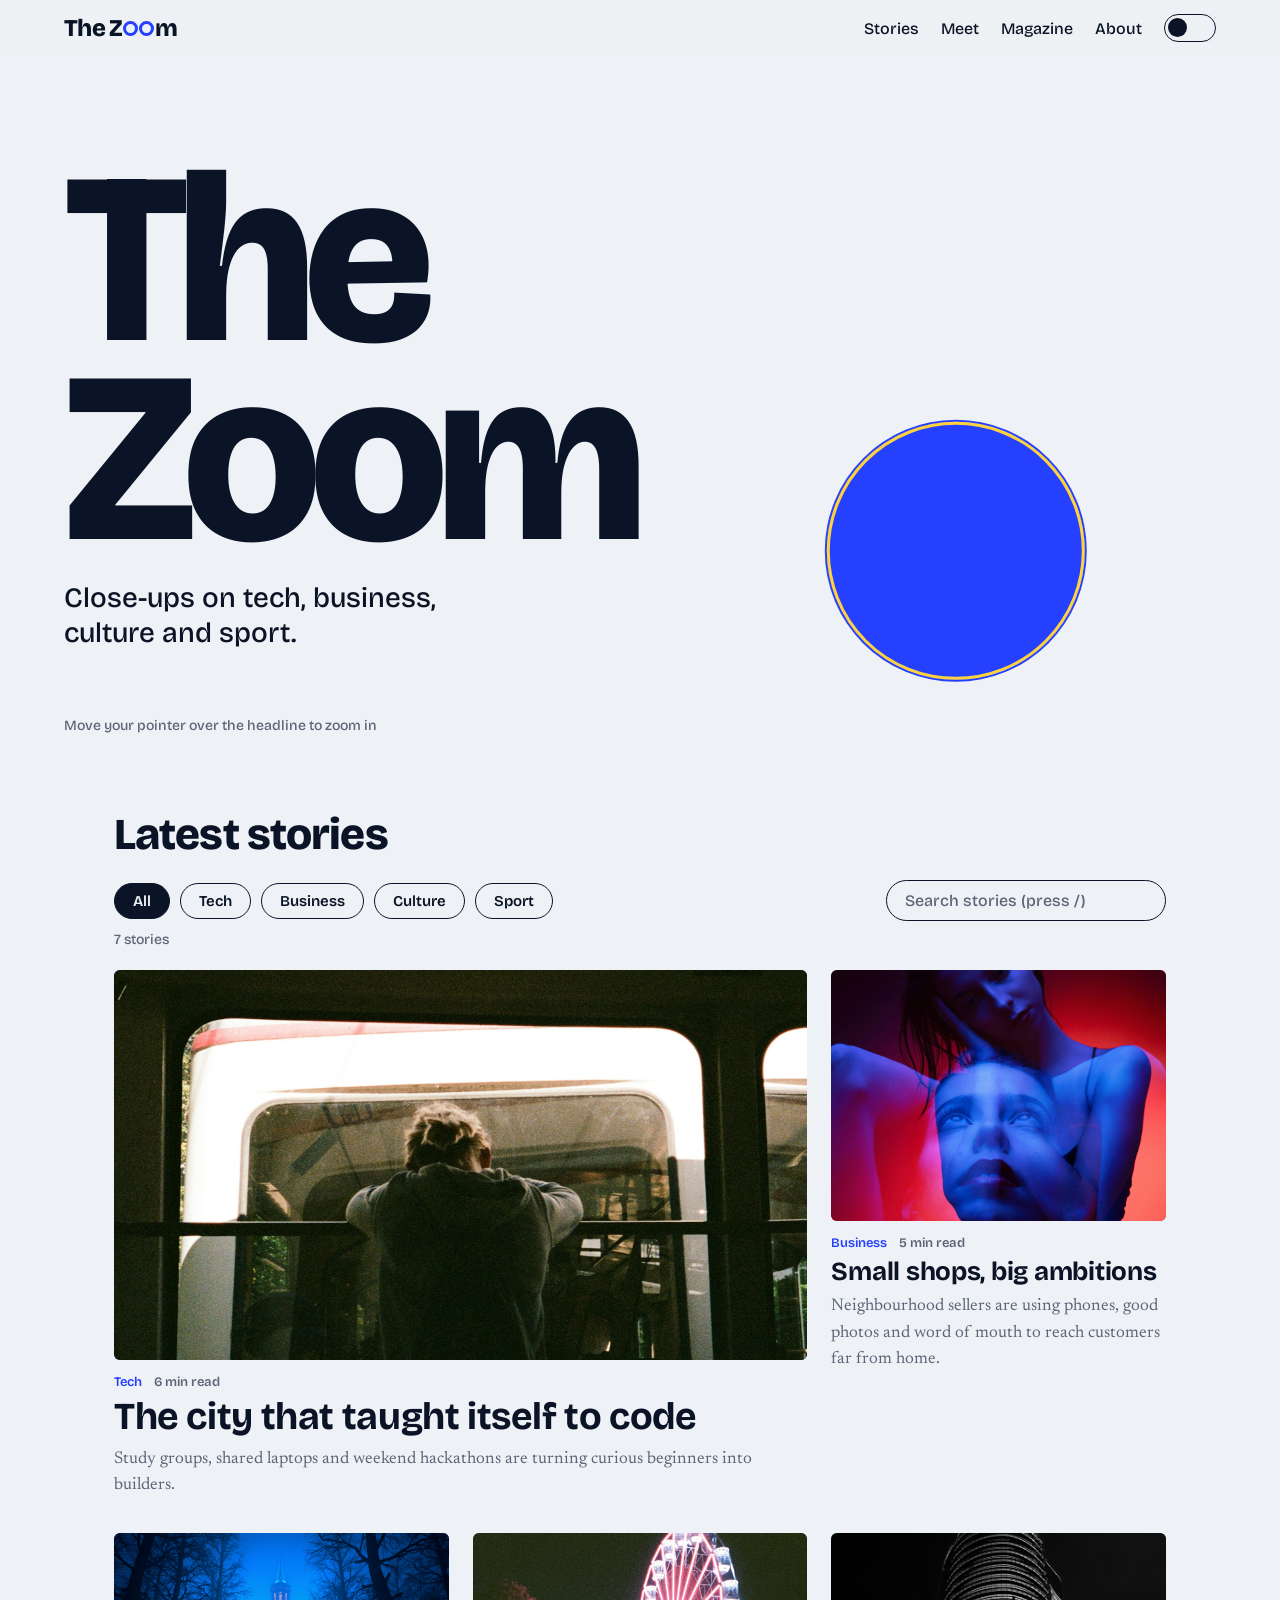
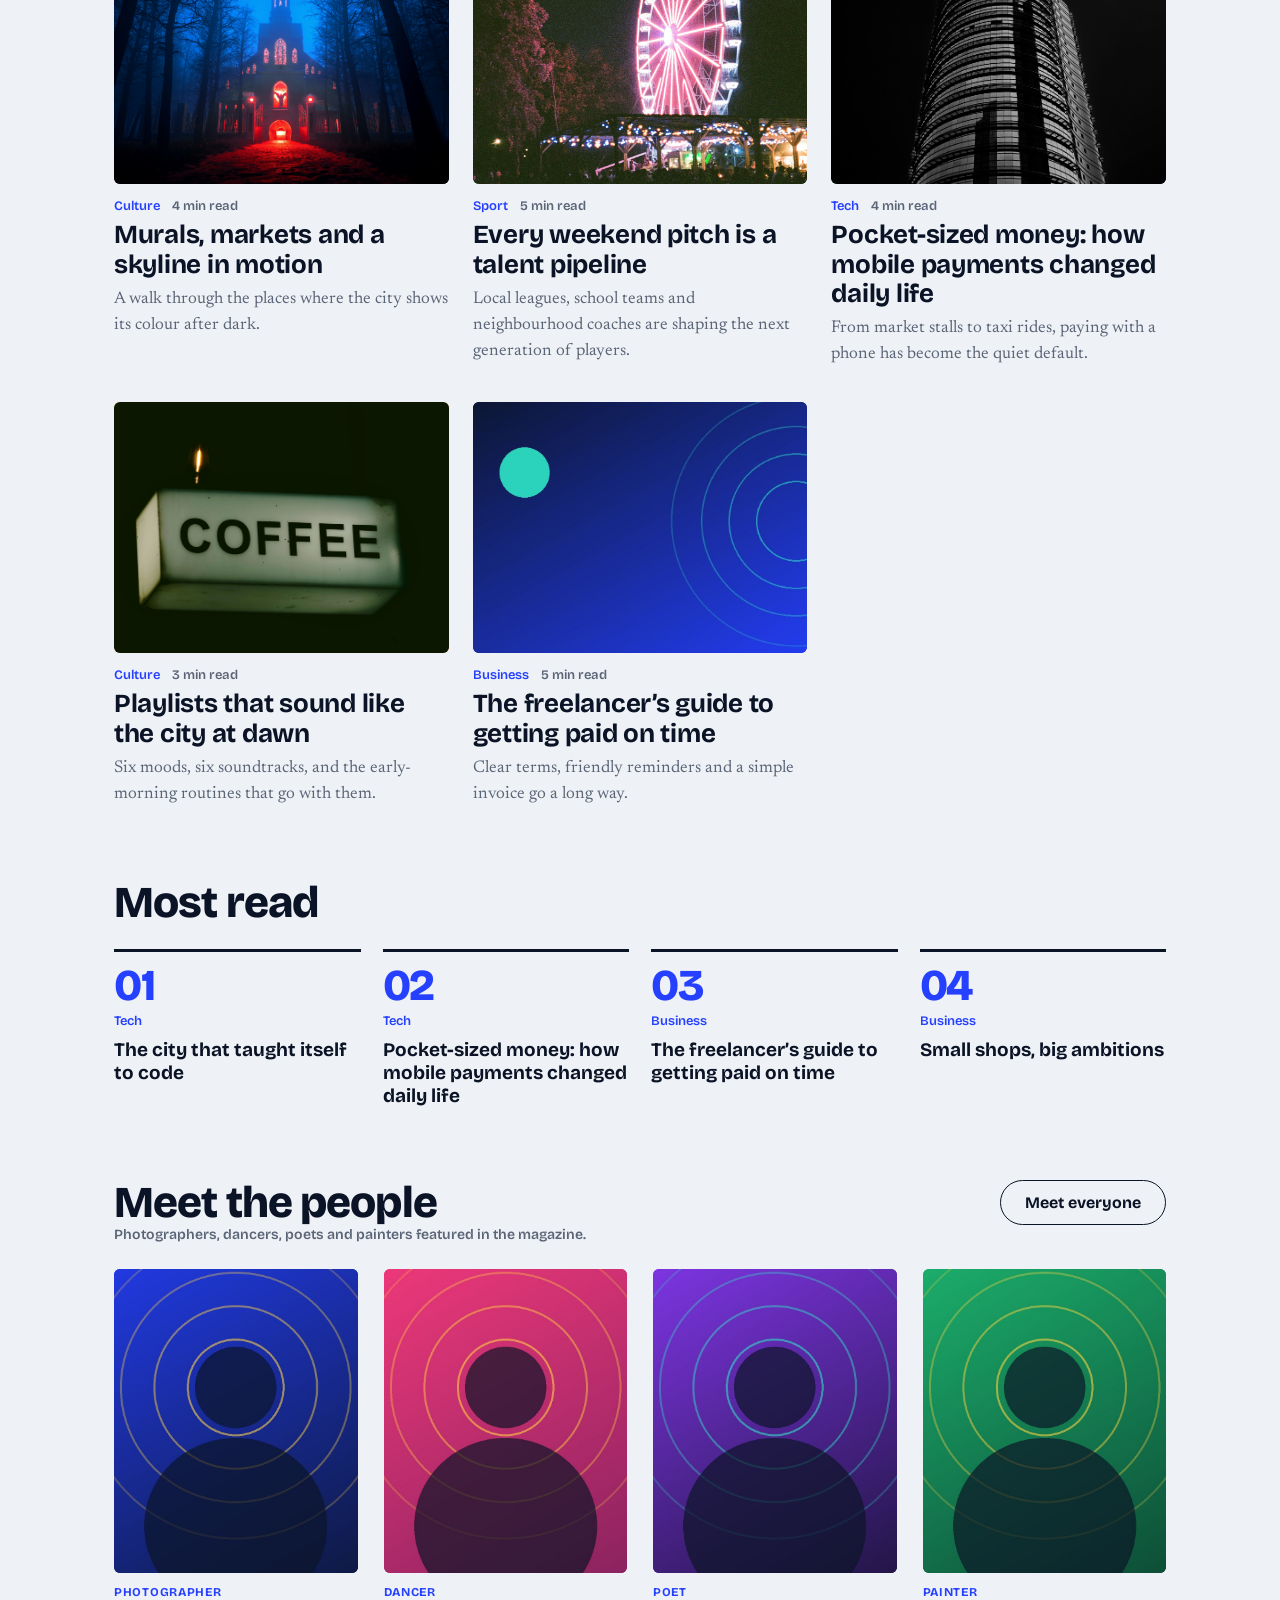
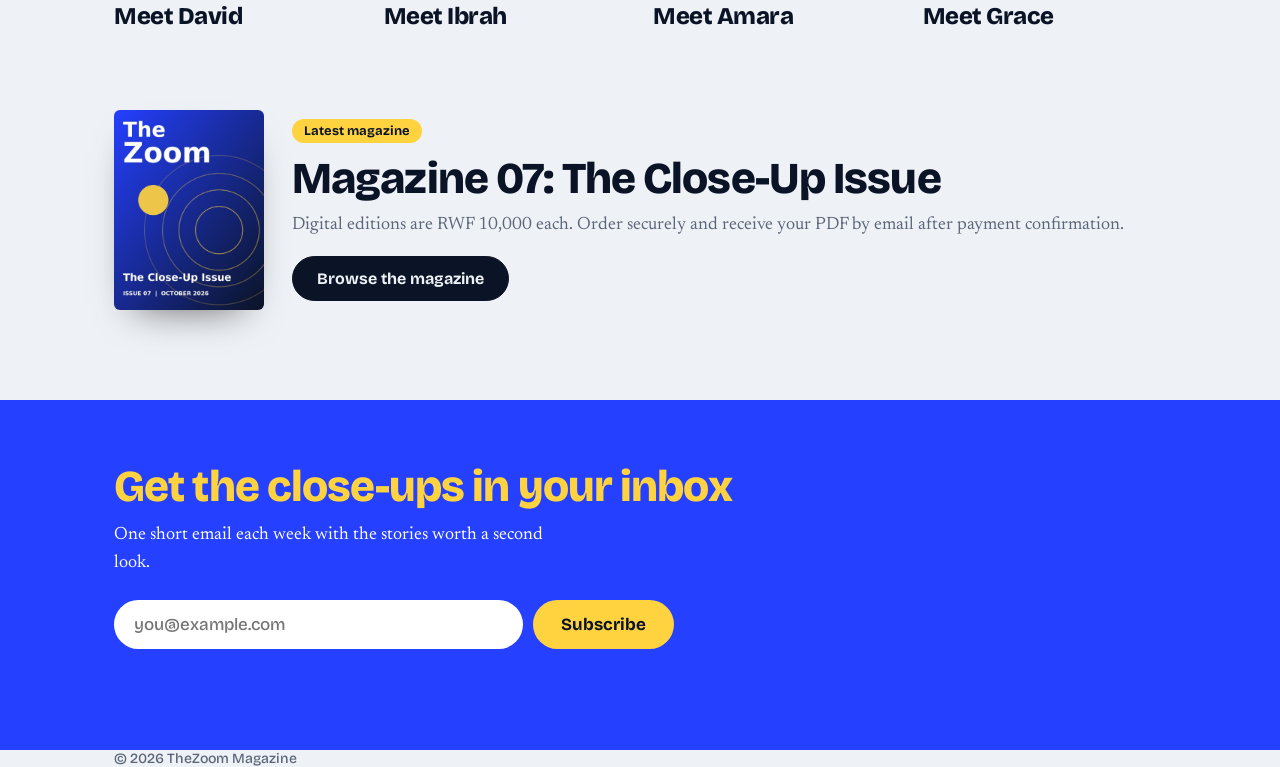
==== commit f1d25373: "Add files via upload" ====
--- a/index.html
+++ b/index.html
@@ -16,7 +16,7 @@
 <div id="bar"></div>
 <header id="head">
   <a class="logo" href="#top" aria-label="The Zoom Magazine, back to top">The Z<span class="o"></span><span class="o"></span>m</a>
-  <nav><a href="#stories">Stories</a><a href="meet.html">Meet</a><a href="issues.html">Issues</a><a href="about.html">About</a><button class="theme" id="theme" role="switch" aria-checked="false" aria-label="Dark mode"></button></nav>
+  <nav><a href="#stories">Stories</a><a href="meet.html">Meet</a><a href="magazine.html">Magazine</a><a href="about.html">About</a><button class="theme" id="theme" role="switch" aria-checked="false" aria-label="Dark mode"></button></nav>
 </header>
 
 <main id="top">
@@ -63,8 +63,8 @@
   </section>
 
   <section class="wrap teaser">
-    <a class="cover" href="issues.html" aria-label="Open the latest issue"><img src="images/issue-07.jpg" alt="Cover of Issue 07: The Close-Up Issue" loading="lazy" onerror="this.remove()"></a>
-    <div><span class="badge">Latest issue</span><h2>Issue 07: The Close-Up Issue</h2><p>Read it online, buy a digital copy, or order the print edition.</p><a class="btn primary" href="issues.html">See all issues</a></div>
+    <a class="cover" href="magazine.html" aria-label="Open the latest magazine"><img src="assets/images/magazine/covers/issue-07.jpg" alt="Cover of Magazine 07: The Close-Up Issue" loading="lazy" onerror="this.remove()"></a>
+    <div><span class="badge">Latest magazine</span><h2>Magazine 07: The Close-Up Issue</h2><p>Digital editions are RWF 10,000 each. Order securely and receive your PDF by email after payment confirmation.</p><a class="btn primary" href="magazine.html">Browse the magazine</a></div>
   </section>
 
   <section class="join" id="newsletter">
@@ -80,10 +80,7 @@
   </section>
 </main>
 
-<footer class="wrap">
-  <span>&copy; <span id="year">2026</span> The Zoom Magazine</span>
-  <span><a href="meet.html">Meet</a> &middot; <a href="issues.html">Issues</a> &middot; <a href="about.html">About &amp; Contact</a> &middot; Stories on this page are sample text.</span>
-</footer>
+<footer class="wrap"><span>&copy; <span id="year">2026</span> TheZoom Magazine</span></footer>
 
 <script src="config.js"></script>
 <script src="stories.js"></script>
--- a/style.css
+++ b/style.css
@@ -204,3 +204,7 @@
 .mp span{font:700 12px var(--head);letter-spacing:.06em;text-transform:uppercase;color:var(--blue)}
 .mp strong{font:800 24px/1.1 var(--head);letter-spacing:-.02em}
 .mp:hover strong{color:var(--blue)}
+
+#checkout:disabled{opacity:.45;cursor:not-allowed}
+
+.btn:disabled{opacity:.55;cursor:not-allowed;pointer-events:none;filter:grayscale(.2)}
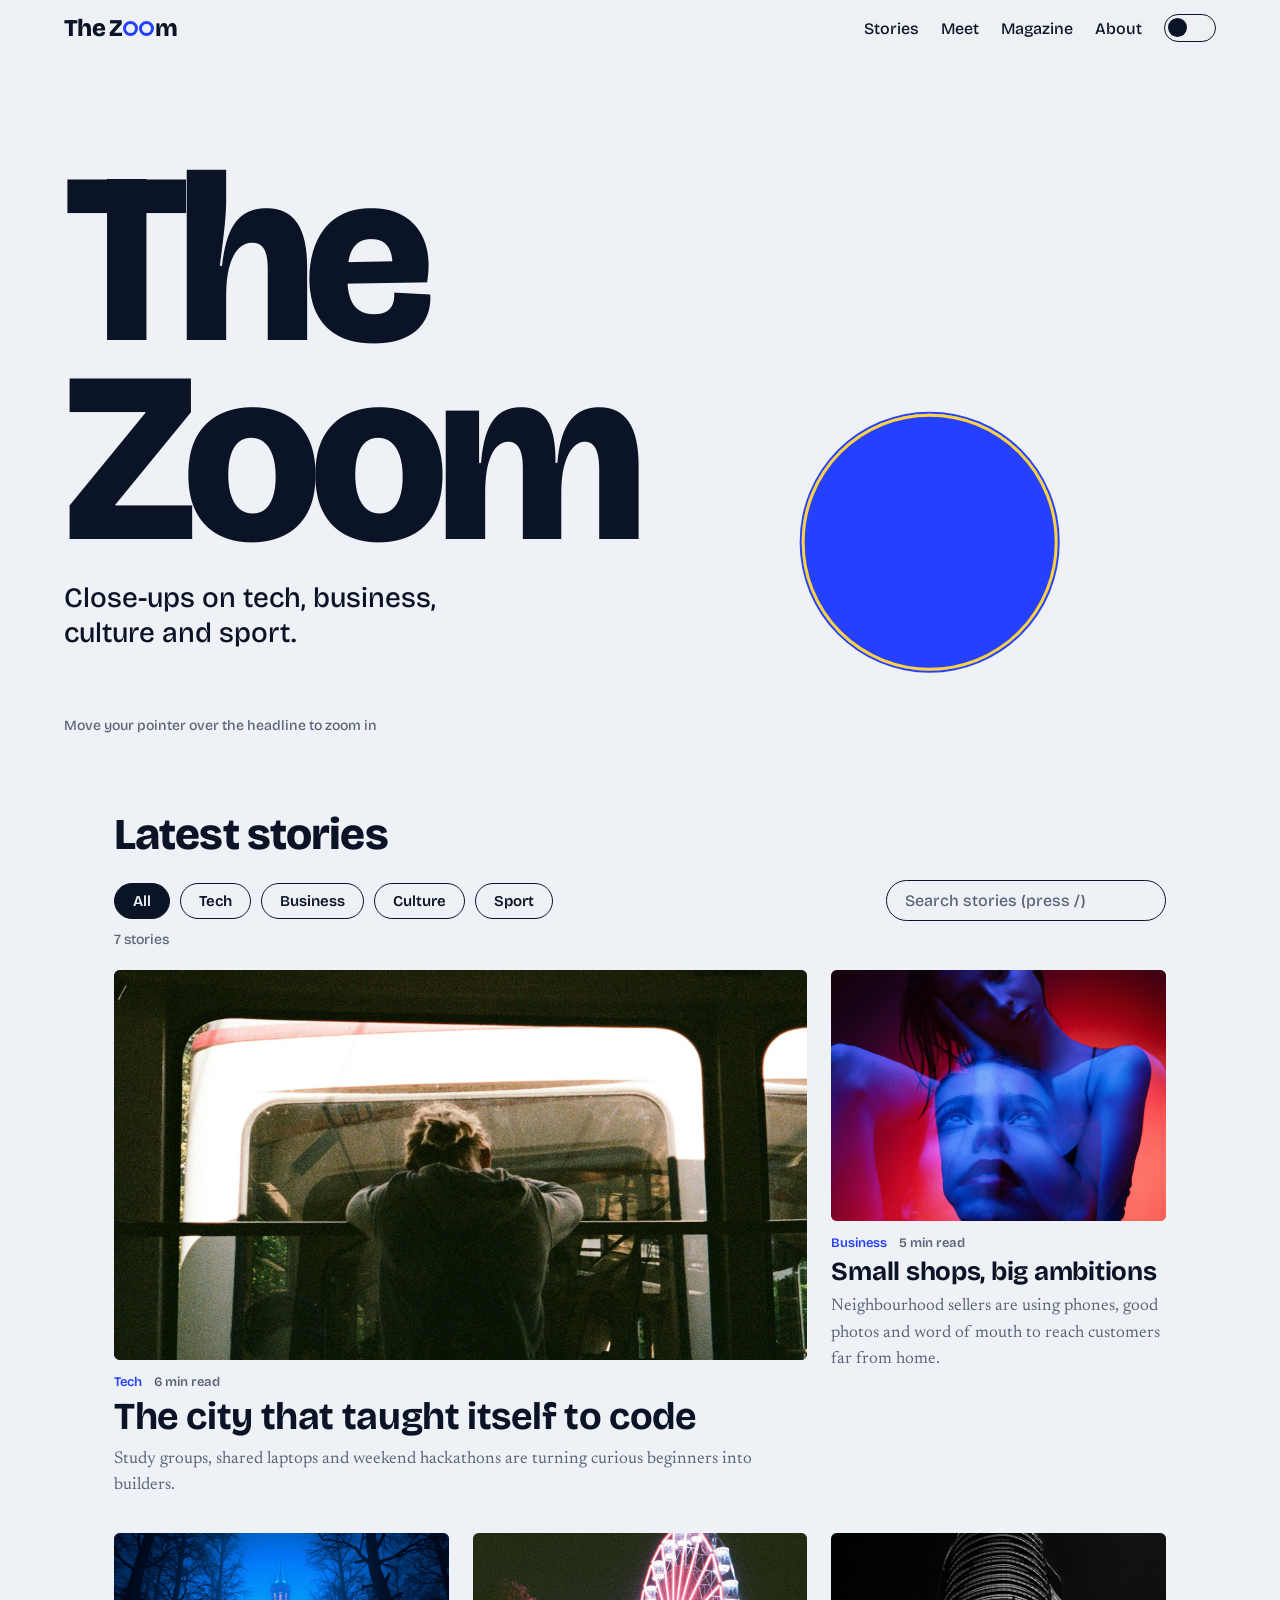
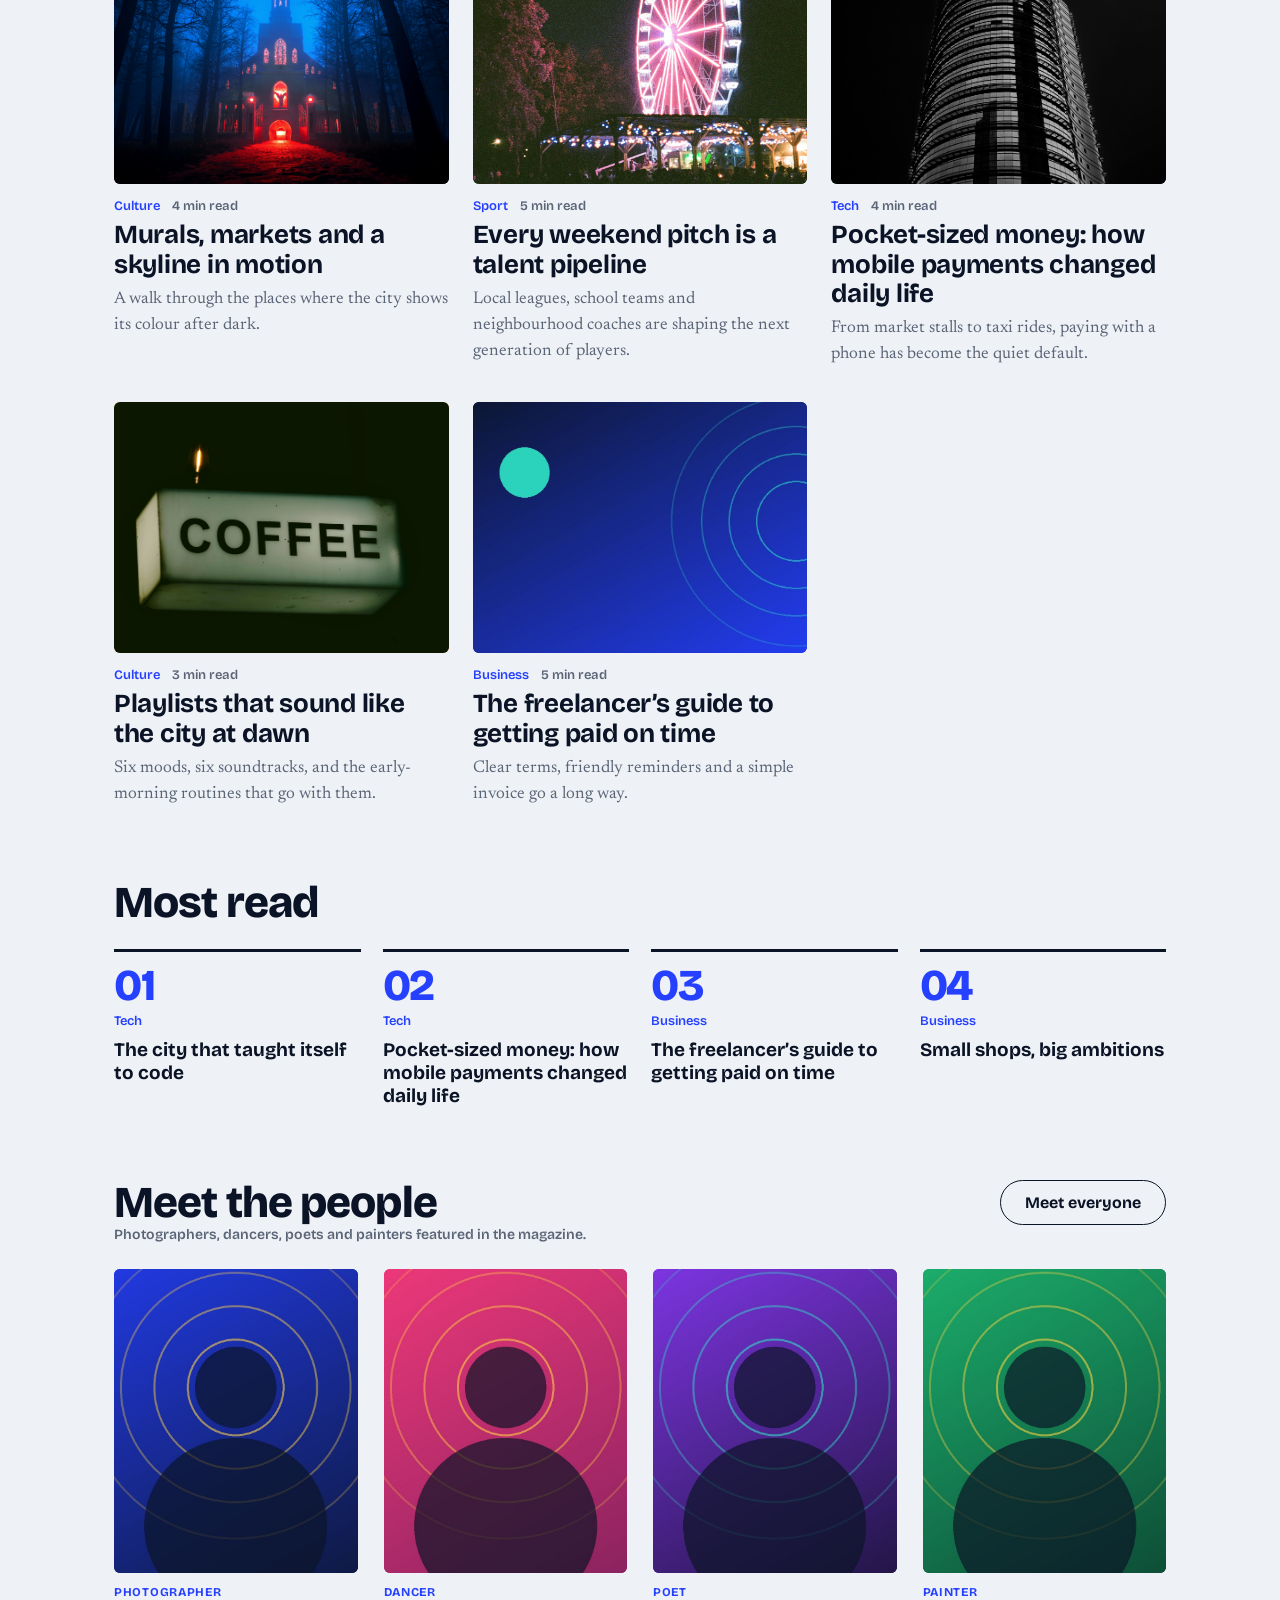
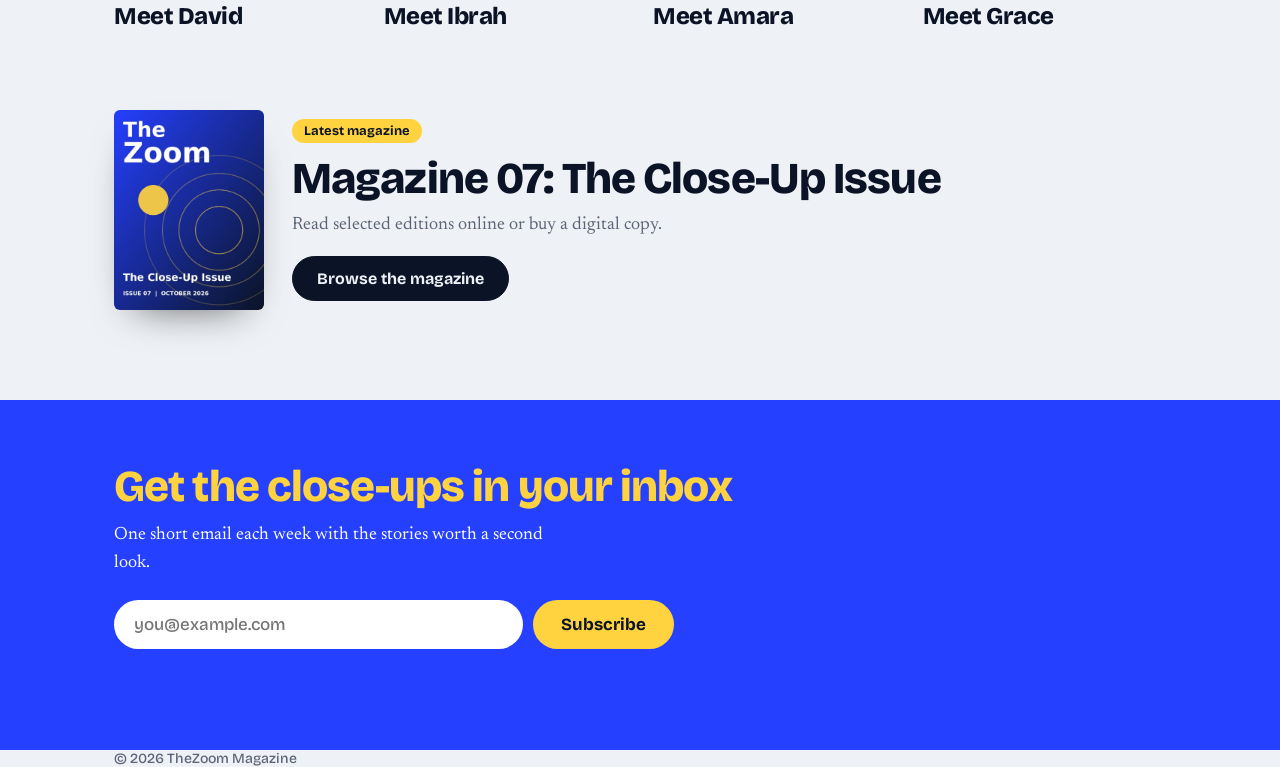
==== commit 94dbc092: "Add files via upload" ====
--- a/index.html
+++ b/index.html
@@ -64,7 +64,7 @@
 
   <section class="wrap teaser">
     <a class="cover" href="magazine.html" aria-label="Open the latest magazine"><img src="assets/images/magazine/covers/issue-07.jpg" alt="Cover of Magazine 07: The Close-Up Issue" loading="lazy" onerror="this.remove()"></a>
-    <div><span class="badge">Latest magazine</span><h2>Magazine 07: The Close-Up Issue</h2><p>Digital editions are RWF 10,000 each. Order securely and receive your PDF by email after payment confirmation.</p><a class="btn primary" href="magazine.html">Browse the magazine</a></div>
+    <div><span class="badge">Latest magazine</span><h2>Magazine 07: The Close-Up Issue</h2><p>Read selected editions online or buy a digital copy.</p><a class="btn primary" href="magazine.html">Browse the magazine</a></div>
   </section>
 
   <section class="join" id="newsletter">
--- a/style.css
+++ b/style.css
@@ -101,6 +101,9 @@
 [hidden]{display:none!important}
 .btn{display:inline-block;font:700 16px var(--head);padding:12px 24px;border:1.5px solid var(--ink);border-radius:999px;background:transparent;color:var(--ink);text-decoration:none;cursor:pointer;transition:background .2s,color .2s}
 .btn:hover{background:var(--line)}
+.btn:disabled{opacity:.58;cursor:not-allowed}
+.btn:disabled:hover{background:transparent;color:var(--ink)}
+.soon-label{font-size:.82em;white-space:nowrap}
 .btn.primary{background:var(--ink);color:var(--paper)}
 .btn.primary:hover{background:var(--blue);border-color:var(--blue);color:#fff}
 .badge{display:inline-block;font:700 13px var(--head);background:var(--sun);color:#0b1426;padding:4px 12px;border-radius:999px}
@@ -206,5 +209,3 @@
 .mp:hover strong{color:var(--blue)}
 
 #checkout:disabled{opacity:.45;cursor:not-allowed}
-
-.btn:disabled{opacity:.55;cursor:not-allowed;pointer-events:none;filter:grayscale(.2)}
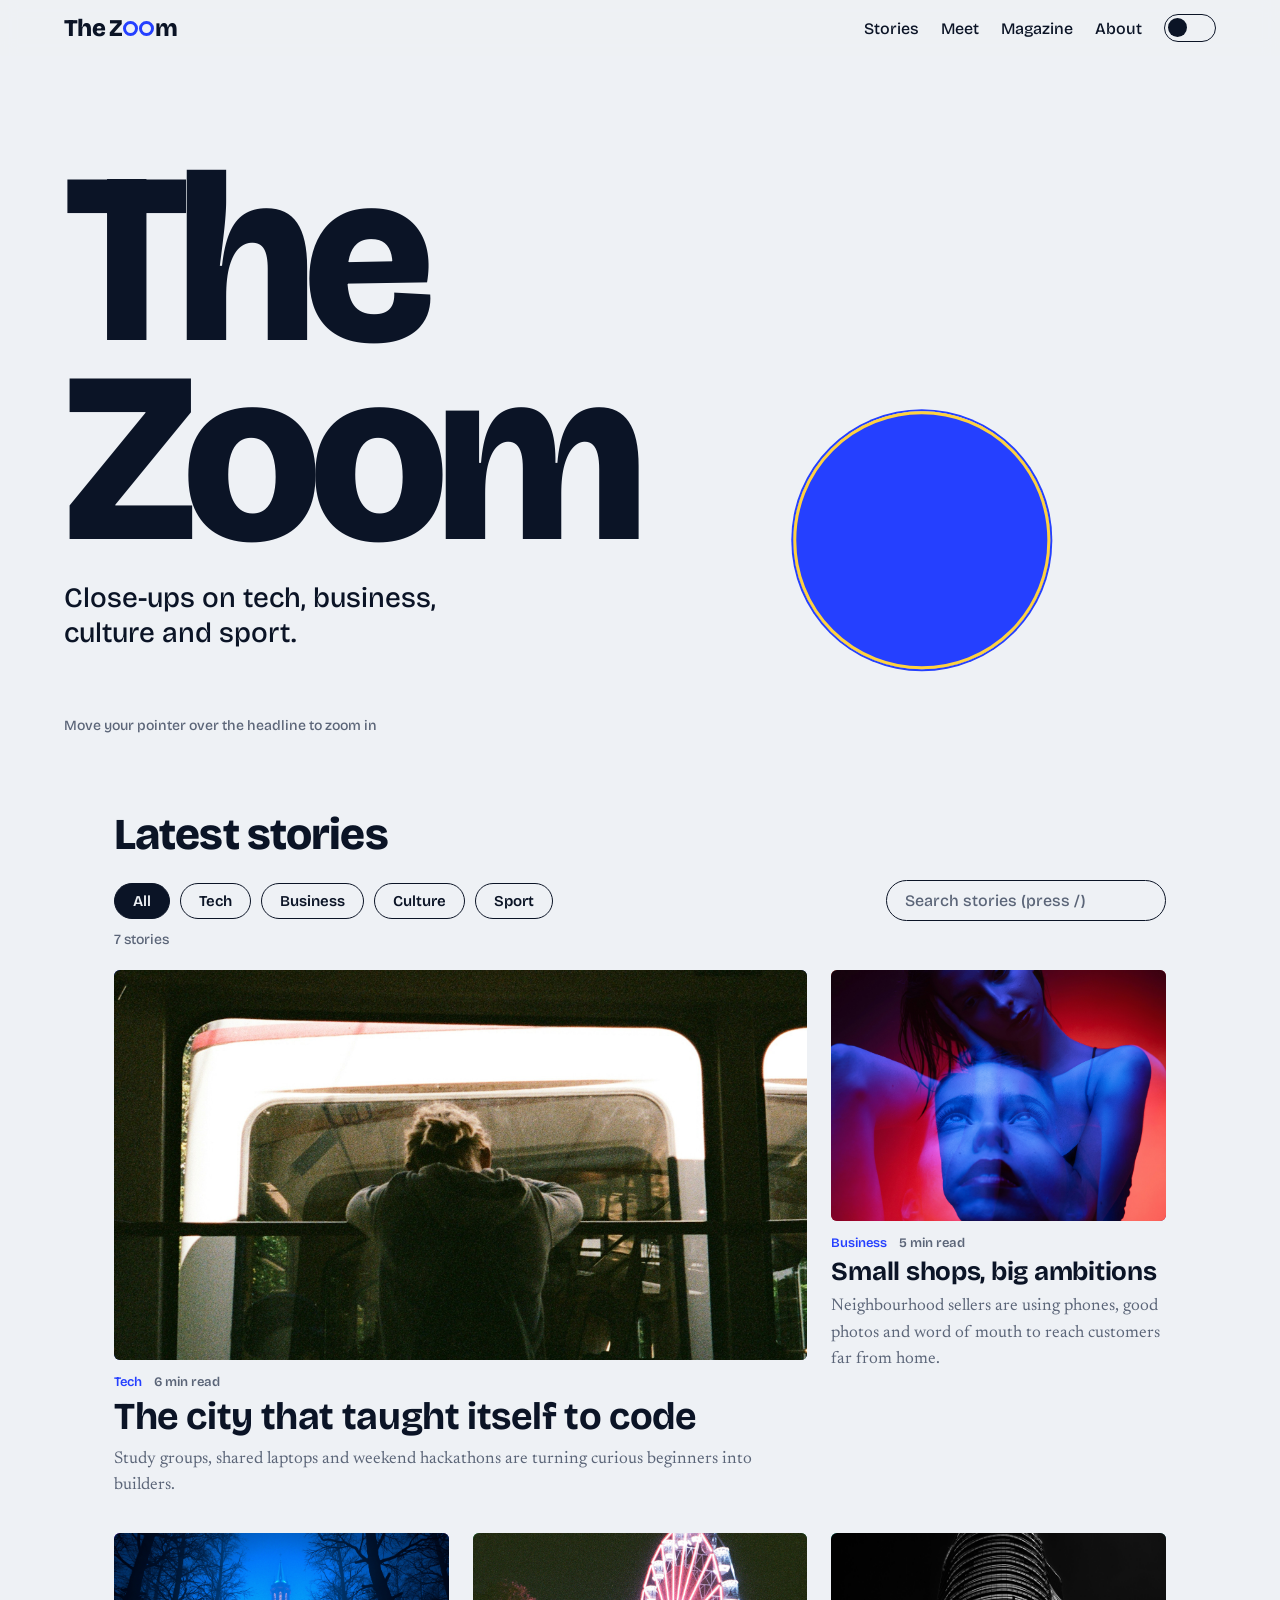
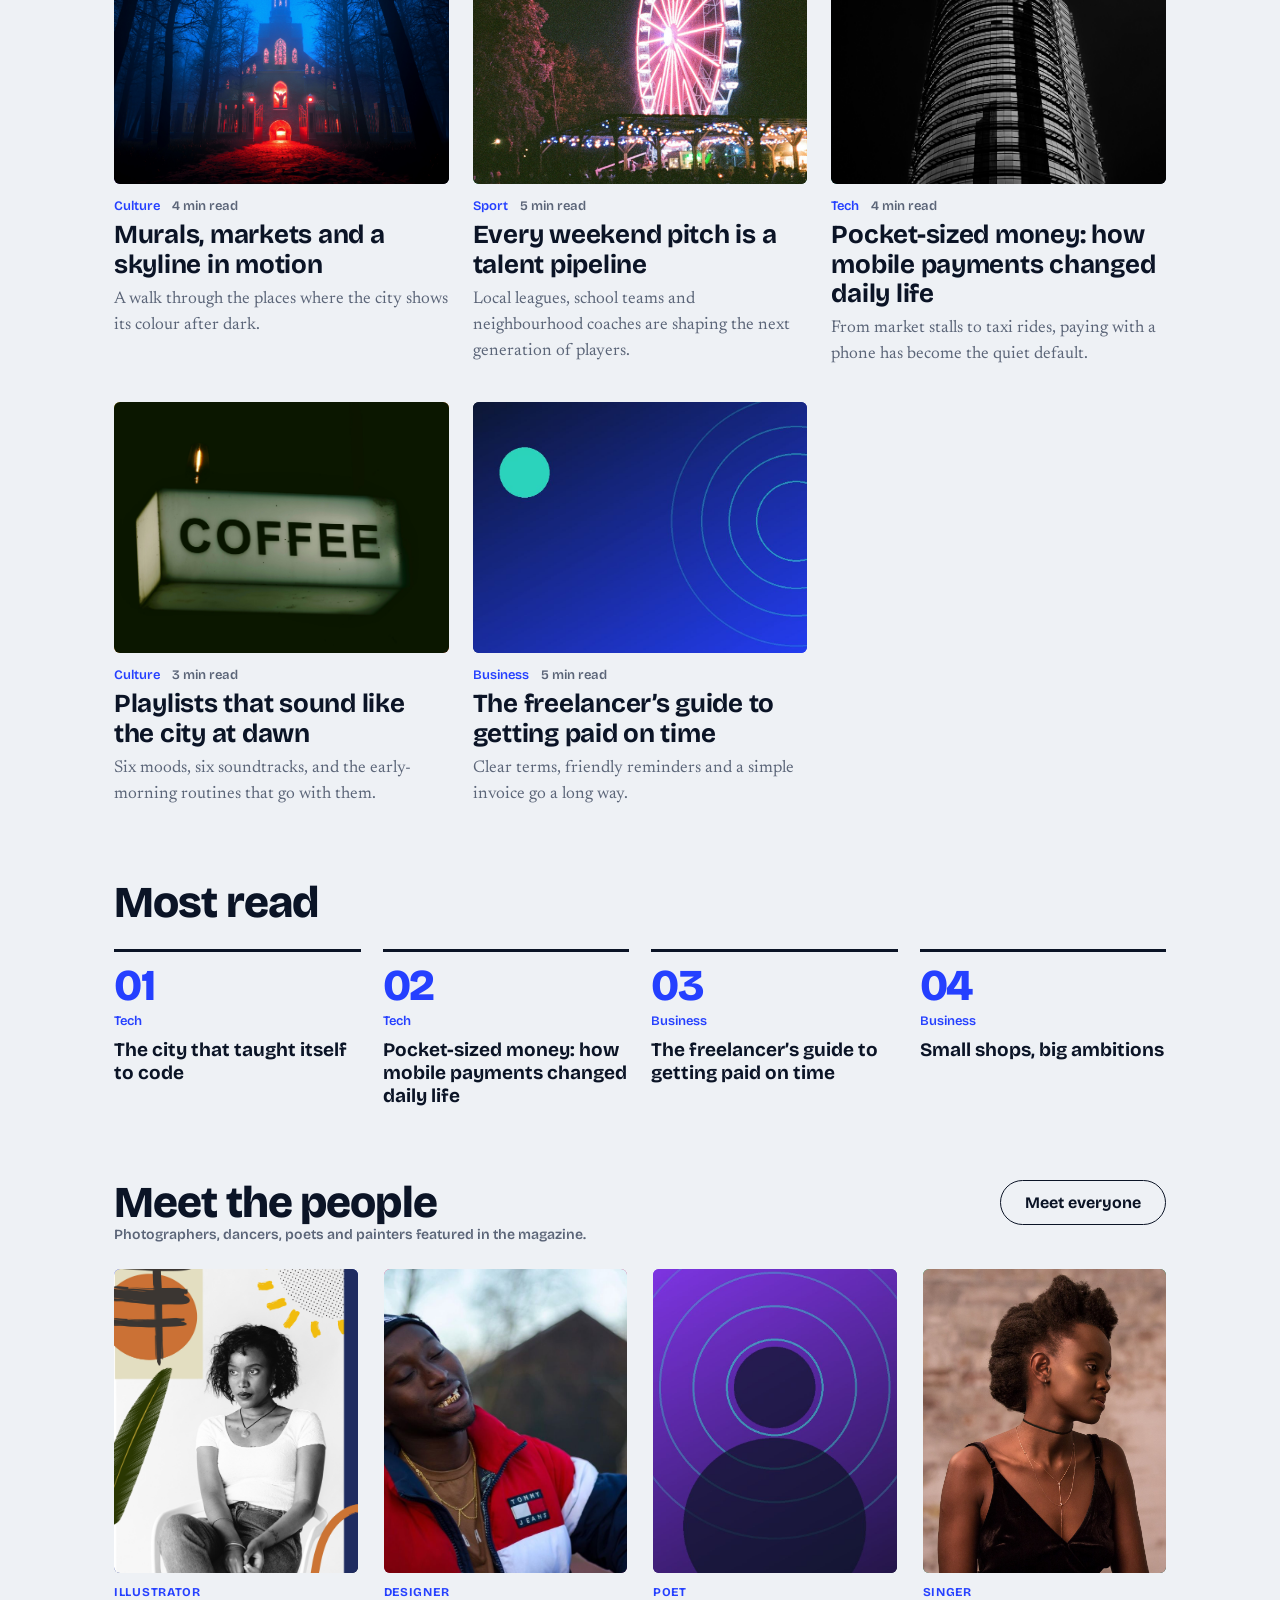
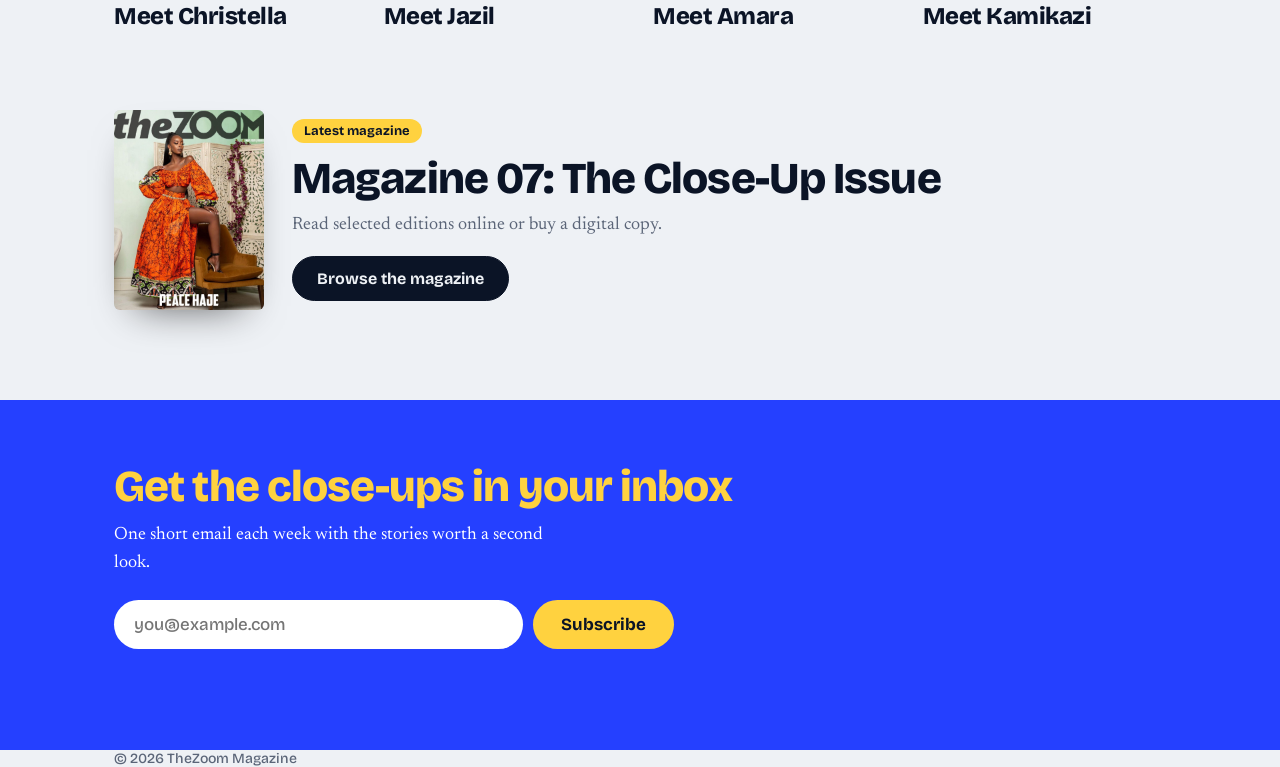
==== commit 0a05f32d: "Update meta description and logo aria-label" ====
--- a/index.html
+++ b/index.html
@@ -4,7 +4,7 @@
 <meta charset="utf-8">
 <meta name="viewport" content="width=device-width, initial-scale=1">
 <title>The Zoom Magazine</title>
-<meta name="description" content="Close-ups on tech, business, culture and sport.">
+<meta name="description" content=" Where style gets a close-up.">
 <meta name="theme-color" content="#2540ff">
 <script src="theme.js"></script>
 <link rel="preconnect" href="https://fonts.googleapis.com">
@@ -15,7 +15,7 @@
 <body>
 <div id="bar"></div>
 <header id="head">
-  <a class="logo" href="#top" aria-label="The Zoom Magazine, back to top">The Z<span class="o"></span><span class="o"></span>m</a>
+  <a class="logo" href="#top" aria-label="TheZoom Magazine, back to top">The Z<span class="o"></span><span class="o"></span>m</a>
   <nav><a href="#stories">Stories</a><a href="meet.html">Meet</a><a href="magazine.html">Magazine</a><a href="about.html">About</a><button class="theme" id="theme" role="switch" aria-checked="false" aria-label="Dark mode"></button></nav>
 </header>
 
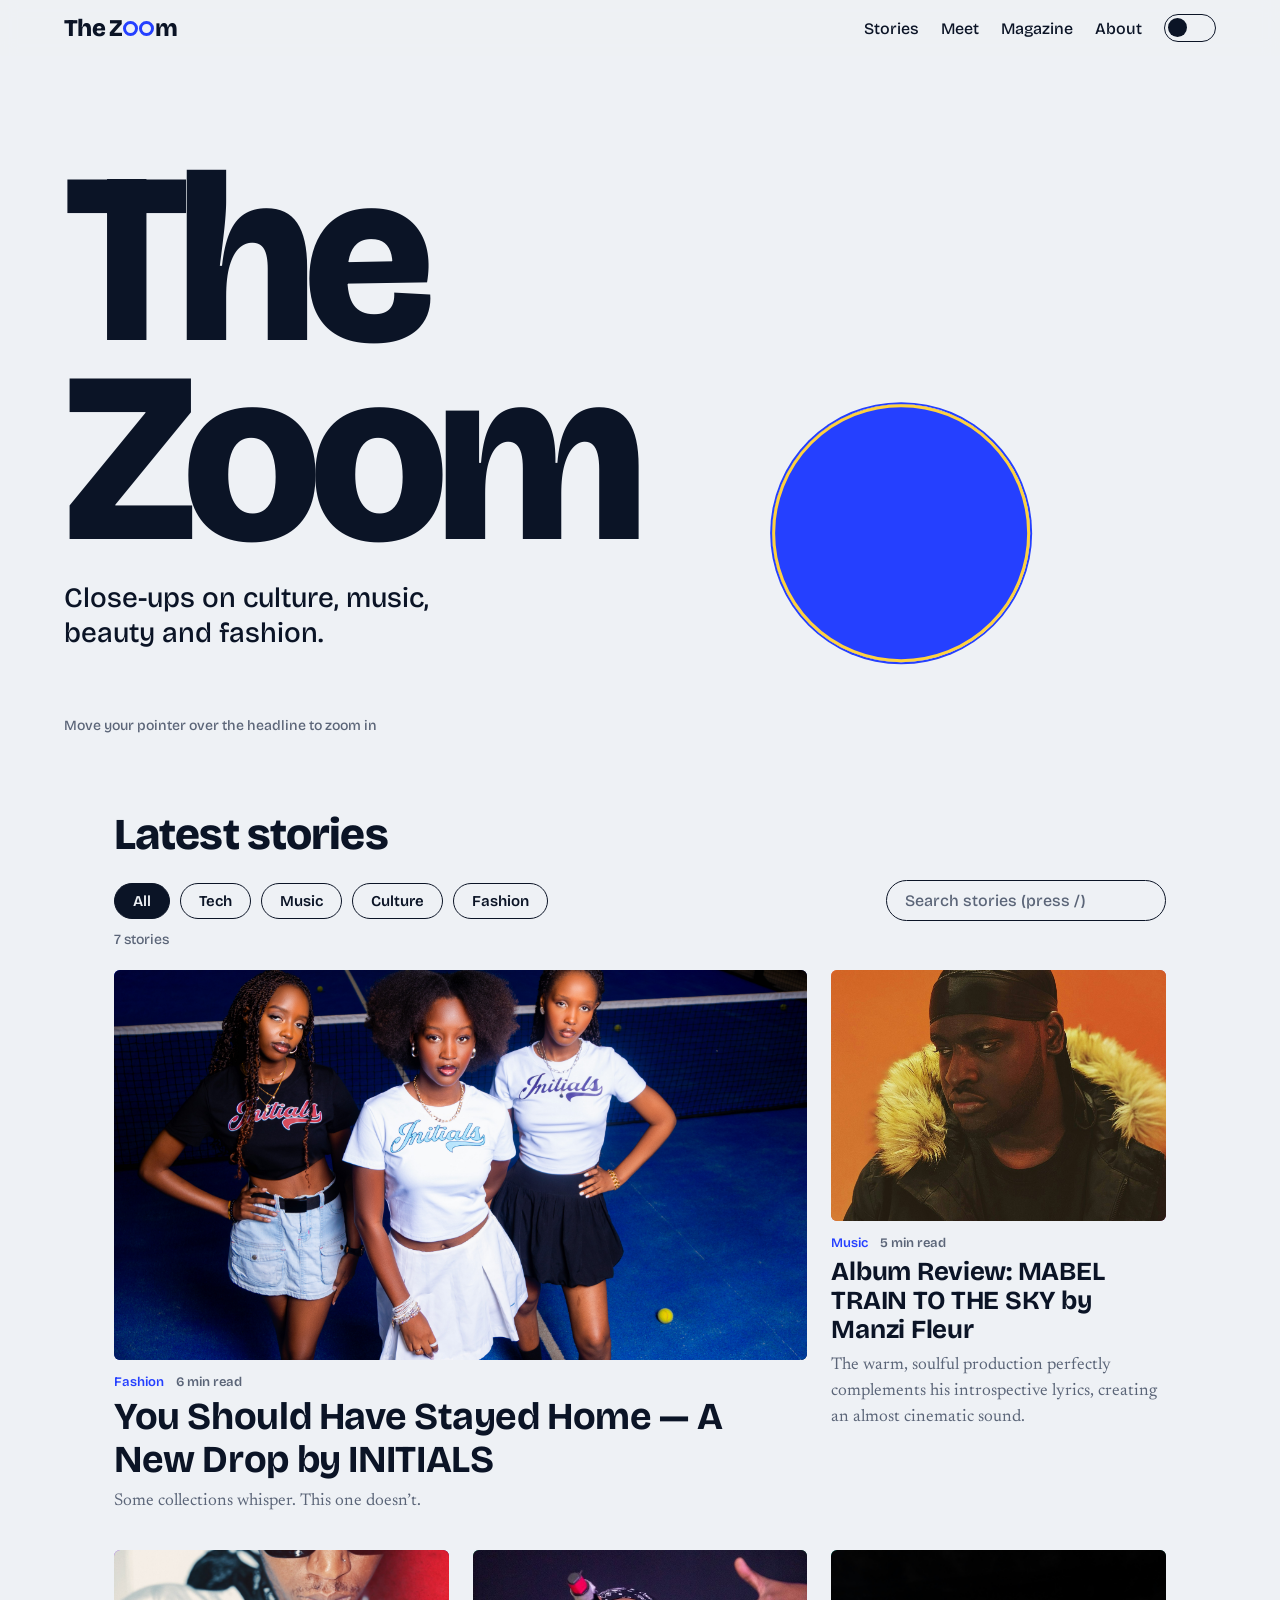
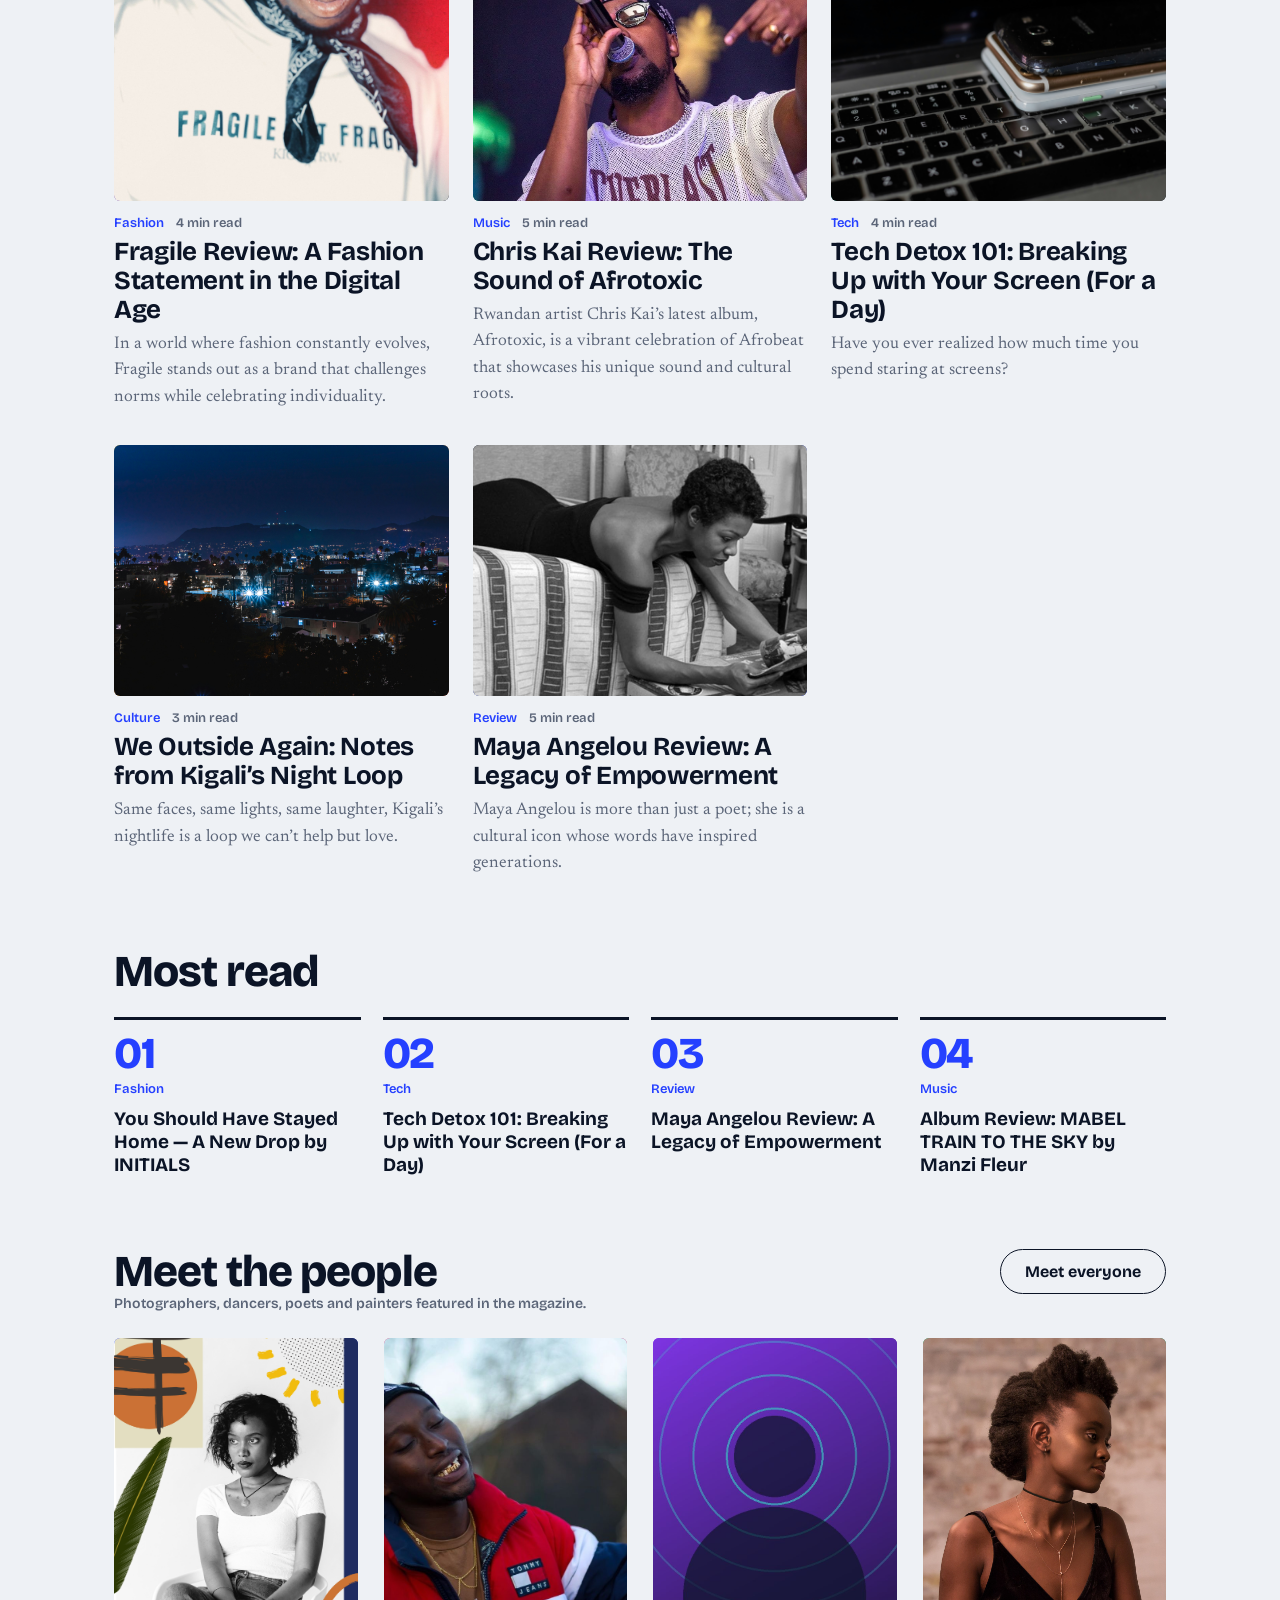
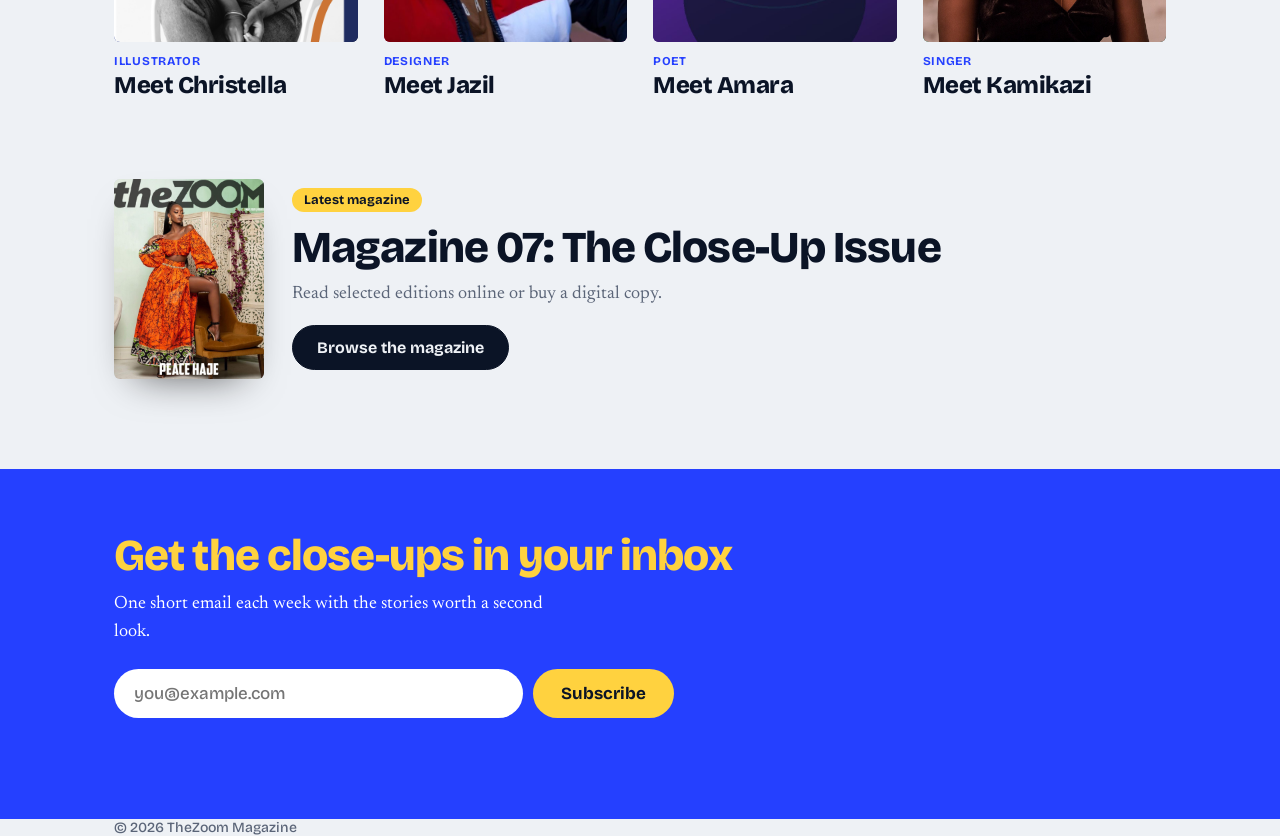
==== commit 524a2caa: "Update magazine title and content focus" ====
--- a/index.html
+++ b/index.html
@@ -3,7 +3,7 @@
 <head>
 <meta charset="utf-8">
 <meta name="viewport" content="width=device-width, initial-scale=1">
-<title>The Zoom Magazine</title>
+<title>TheZoom Magazine</title>
 <meta name="description" content=" Where style gets a close-up.">
 <meta name="theme-color" content="#2540ff">
 <script src="theme.js"></script>
@@ -20,15 +20,15 @@
 </header>
 
 <main id="top">
-  <section class="hero" id="hero" aria-label="The Zoom Magazine">
+  <section class="hero" id="hero" aria-label="TheZoom Magazine">
     <div class="wide">
       <h1 class="mast">The<br>Zoom</h1>
-      <p class="tag">Close-ups on tech, business, culture and sport.</p>
+      <p class="tag">Close-ups on culture, music, beauty and fashion.</p>
     </div>
     <div class="lens" aria-hidden="true">
       <div class="inner">
         <div class="mast">The<br>Zoom</div>
-        <p class="tag">Close-ups on tech, business, culture and sport.</p>
+        <p class="tag">Close-ups on culture, music, beauty and fashion.</p>
       </div>
     </div>
     <div class="ring" aria-hidden="true"></div>
@@ -41,9 +41,9 @@
     <div class="chips" role="group" aria-label="Filter stories by topic">
       <button class="chip" data-f="All" aria-pressed="true">All</button>
       <button class="chip" data-f="Tech" aria-pressed="false">Tech</button>
-      <button class="chip" data-f="Business" aria-pressed="false">Business</button>
+      <button class="chip" data-f="Music" aria-pressed="false">Music</button>
       <button class="chip" data-f="Culture" aria-pressed="false">Culture</button>
-      <button class="chip" data-f="Sport" aria-pressed="false">Sport</button>
+      <button class="chip" data-f="Fashion" aria-pressed="false">Fashion</button>
     </div>
     <input class="search" id="q" type="search" placeholder="Search stories (press /)" aria-label="Search stories" autocomplete="off">
     </div>
